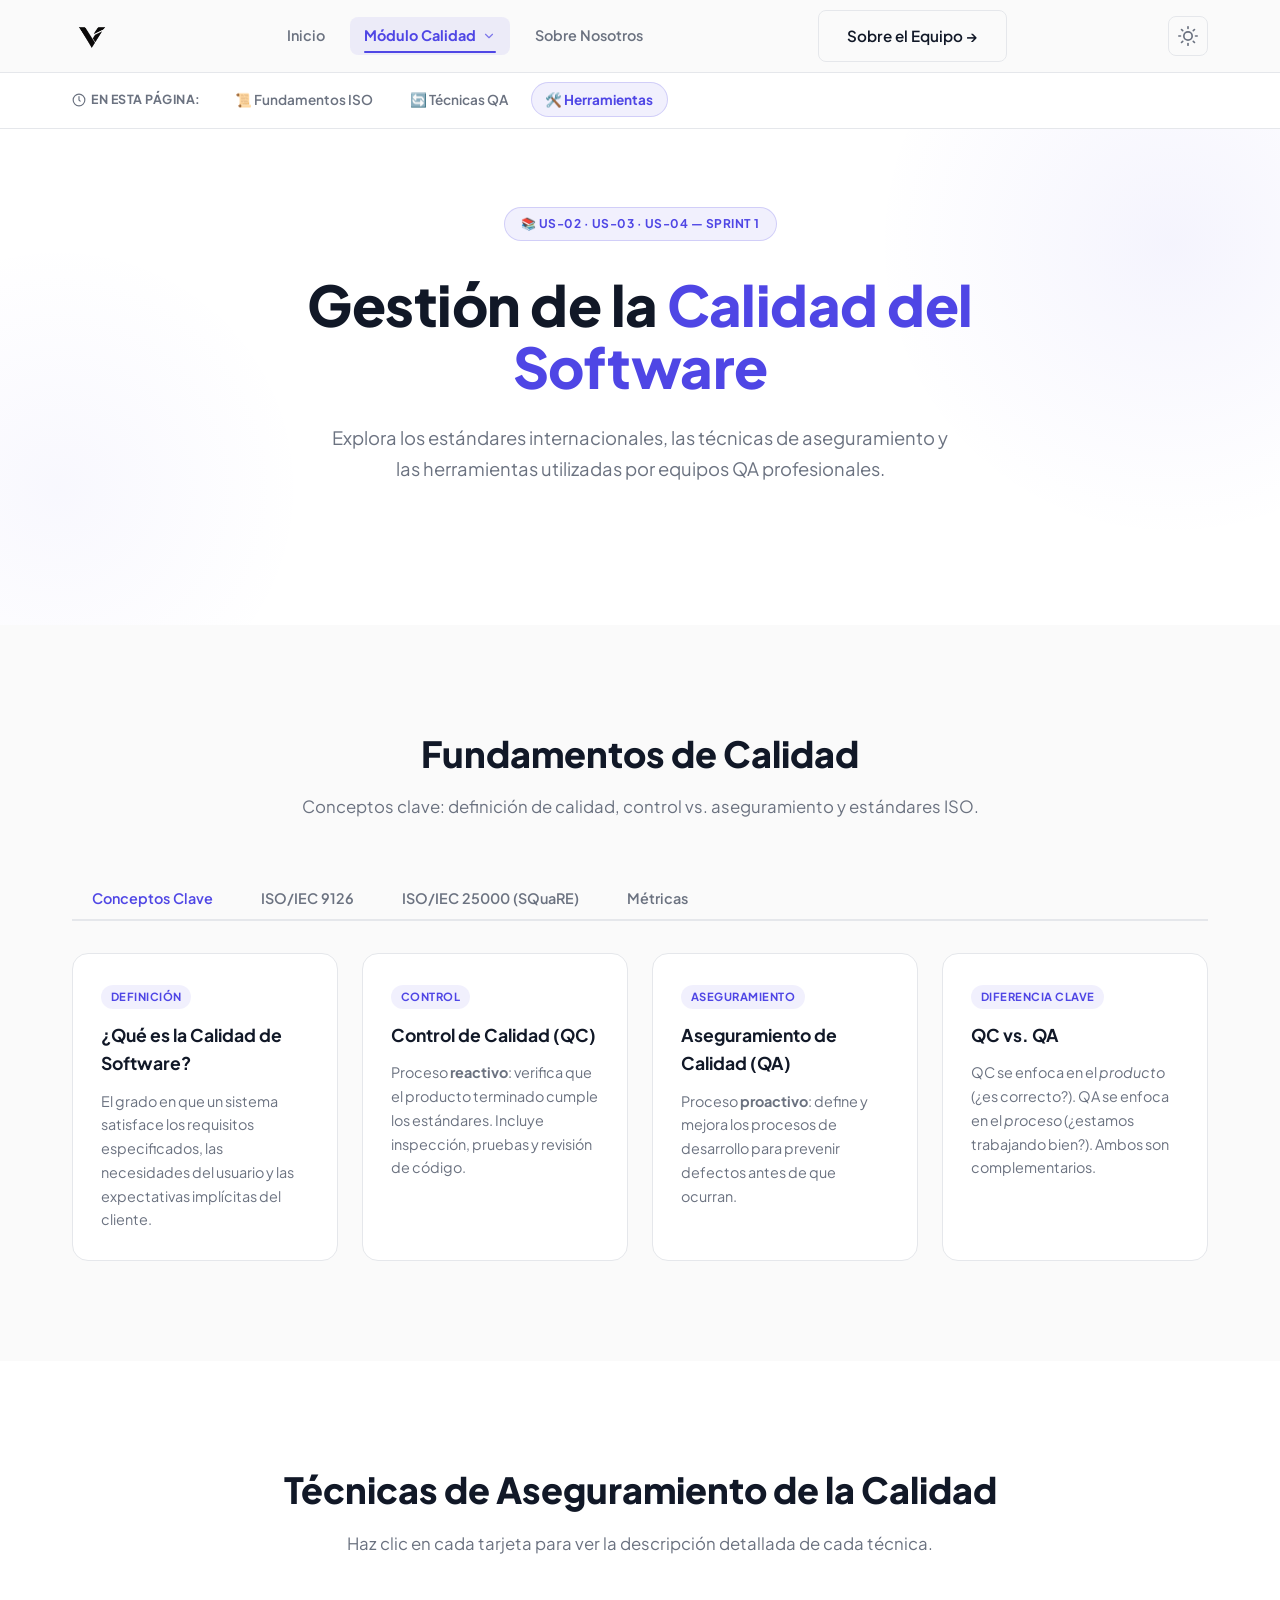
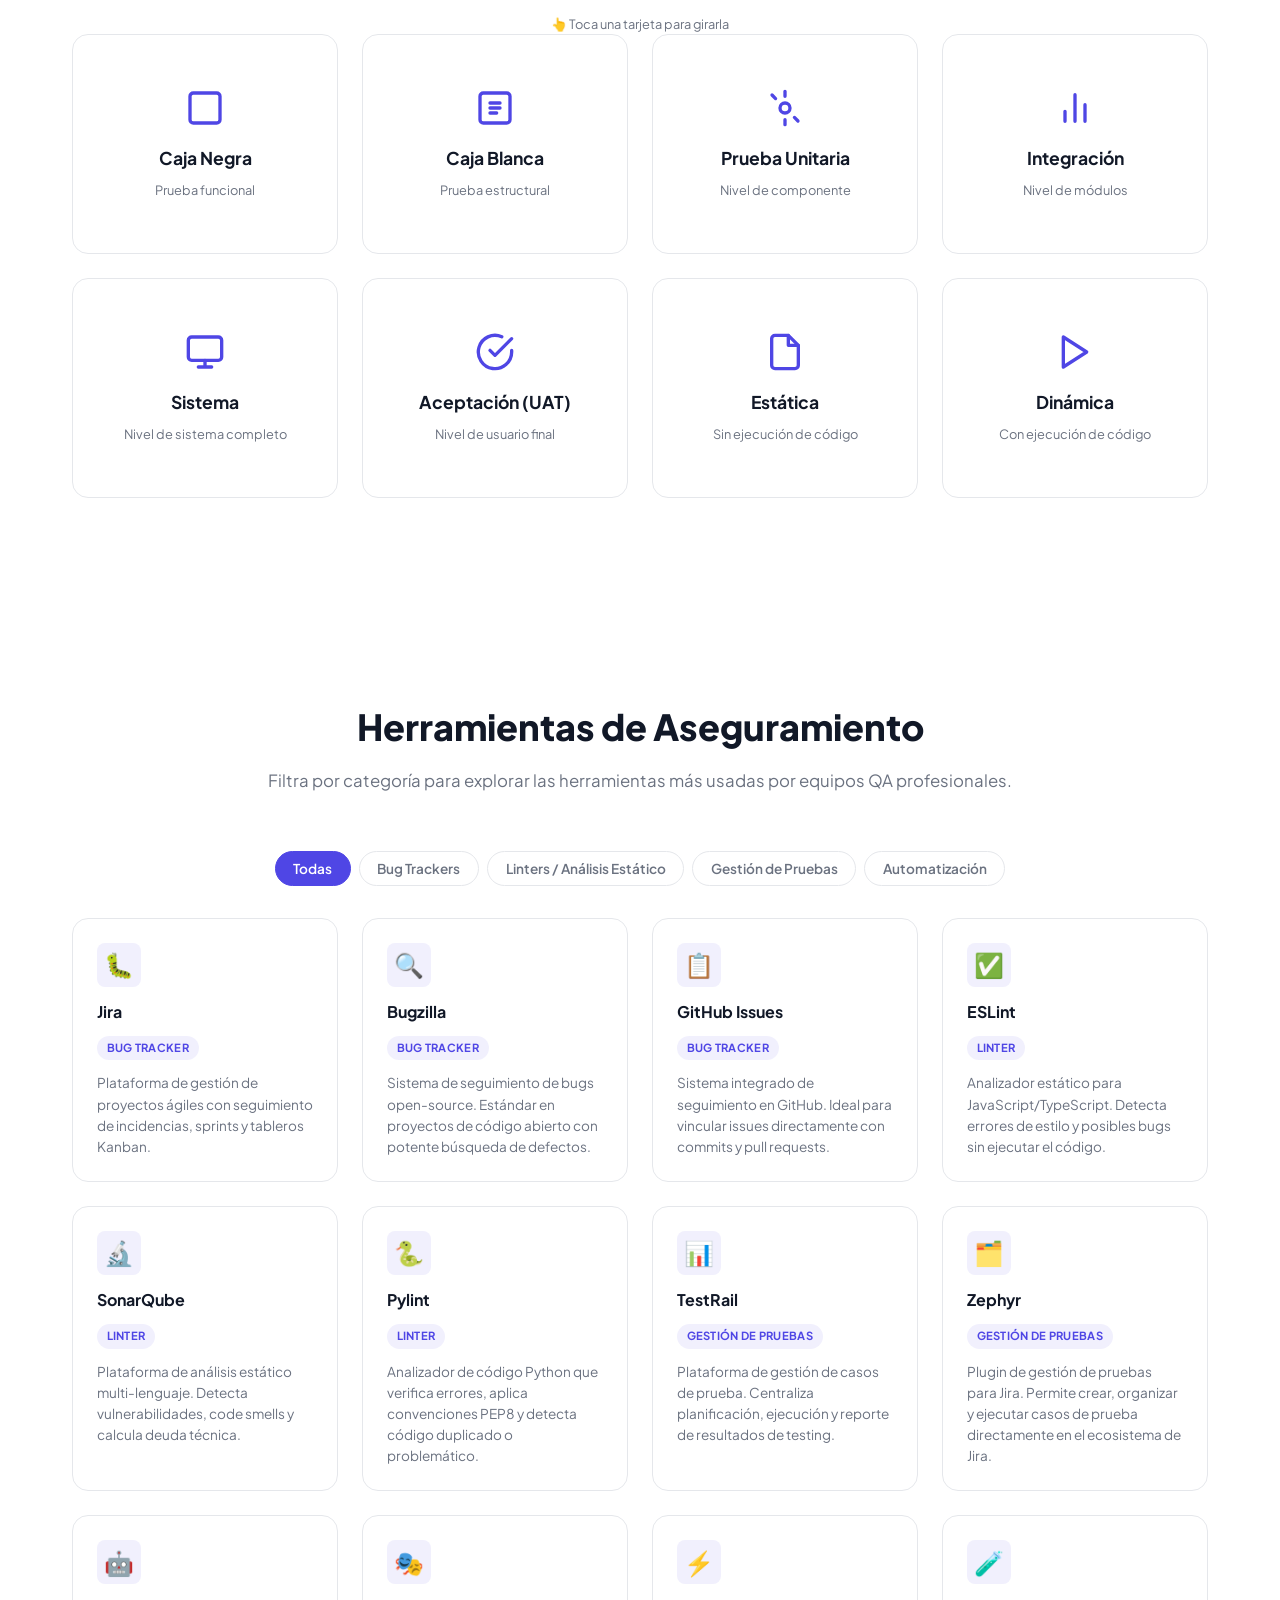
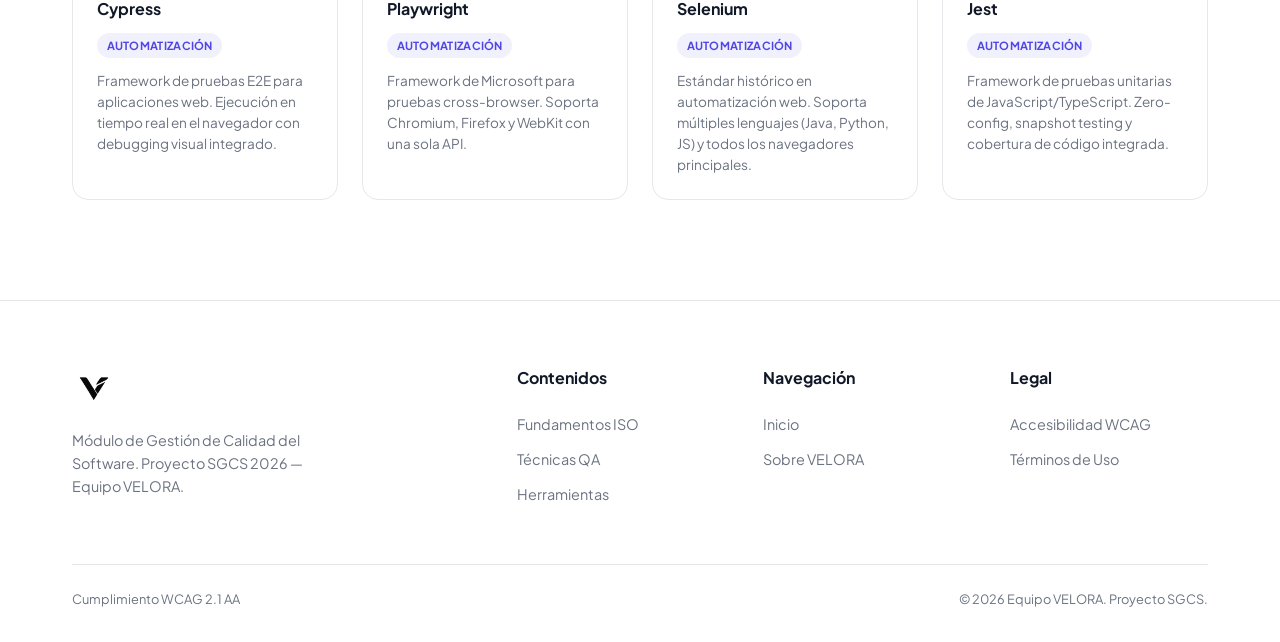
==== calidad.html @ 9e63e849 "pagina web velora" ====
<!DOCTYPE html>
<html lang="es">

<head>
    <meta charset="UTF-8">
    <meta name="viewport" content="width=device-width, initial-scale=1.0">
    <title>Gestión de Calidad del Software | VELORA — SGCS 2026</title>
    <meta name="description" content="Aprende fundamentos ISO 9126/25000, técnicas de aseguramiento y herramientas QA con el módulo interactivo de VELORA.">
    <link rel="preconnect" href="https://fonts.googleapis.com">
    <link rel="preconnect" href="https://fonts.gstatic.com" crossorigin>
    <link href="https://fonts.googleapis.com/css2?family=Plus+Jakarta+Sans:wght@400;500;600;700;800&display=swap" rel="stylesheet">
    <link rel="stylesheet" href="css/styles.css">
</head>

<body>

    <!-- ========== HEADER ========== -->
    <header id="header">
        <div class="container">
            <nav>
                <div class="logo-container">
                    <a href="index.html"><img src="img/VELORA-N.png" alt="Logotipo VELORA" class="logo-img" id="headerLogo"></a>
                </div>

                <ul class="nav-links">
                    <li><a href="index.html" class="nav-link" data-page="index.html">Inicio</a></li>
                    <li class="nav-item-dropdown">
                        <a href="calidad.html" class="nav-link" data-page="calidad.html">
                            Módulo Calidad
                            <svg class="chevron-icon" xmlns="http://www.w3.org/2000/svg" width="14" height="14" viewBox="0 0 24 24" fill="none" stroke="currentColor" stroke-width="2" stroke-linecap="round" stroke-linejoin="round"><polyline points="6 9 12 15 18 9"/></svg>
                        </a>
                        <div class="dropdown-menu">
                            <span class="dropdown-header">Módulo Sprint 1</span>
                            <a href="calidad.html" class="dropdown-item">
                                <span class="dropdown-item-title">📖 Ver Módulo Completo</span>
                                <span class="dropdown-item-desc">Estás en esta página (calidad.html)</span>
                            </a>
                            <div class="dropdown-divider"></div>
                            <span class="dropdown-header">Secciones en esta página</span>
                            <a href="#fundamentos" class="dropdown-item">
                                <span class="dropdown-item-title">📜 Fundamentos ISO</span>
                                <span class="dropdown-item-desc">Normas ISO 9126 y 25000</span>
                            </a>
                            <a href="#tecnicas" class="dropdown-item">
                                <span class="dropdown-item-title">🔄 Técnicas QA</span>
                                <span class="dropdown-item-desc">8 Flip-cards interactivas</span>
                            </a>
                            <a href="#herramientas" class="dropdown-item">
                                <span class="dropdown-item-title">🛠️ Herramientas QA</span>
                                <span class="dropdown-item-desc">Filtro dinámico de 12 tools</span>
                            </a>
                        </div>
                    </li>
                    <li><a href="nosotros.html" class="nav-link" data-page="nosotros.html">Sobre Nosotros</a></li>
                </ul>

                <div class="nav-cta">
                    <a href="nosotros.html" class="btn btn-secondary">Sobre el Equipo →</a>
                </div>

                <button class="theme-toggle" id="themeToggle" aria-label="Cambiar tema">
                    <svg class="icon-sun" xmlns="http://www.w3.org/2000/svg" width="20" height="20" viewBox="0 0 24 24" fill="none" stroke="currentColor" stroke-width="2" stroke-linecap="round" stroke-linejoin="round">
                        <circle cx="12" cy="12" r="5" />
                        <line x1="12" y1="1" x2="12" y2="3" />
                        <line x1="12" y1="21" x2="12" y2="23" />
                        <line x1="4.22" y1="4.22" x2="5.64" y2="5.64" />
                        <line x1="18.36" y1="18.36" x2="19.78" y2="19.78" />
                        <line x1="1" y1="12" x2="3" y2="12" />
                        <line x1="21" y1="12" x2="23" y2="12" />
                        <line x1="4.22" y1="19.78" x2="5.64" y2="18.36" />
                        <line x1="18.36" y1="5.64" x2="19.78" y2="4.22" />
                    </svg>
                    <svg class="icon-moon" xmlns="http://www.w3.org/2000/svg" width="20" height="20" viewBox="0 0 24 24" fill="none" stroke="currentColor" stroke-width="2" stroke-linecap="round" stroke-linejoin="round">
                        <path d="M21 12.79A9 9 0 1 1 11.21 3 7 7 0 0 0 21 12.79z" />
                    </svg>
                </button>

                <button class="hamburger" id="hamburger" aria-label="Abrir menú de navegación" aria-expanded="false" aria-controls="mobileNav" type="button">
                    <span></span>
                    <span></span>
                    <span></span>
                </button>
            </nav>
        </div>
    </header>

    <!-- Subnav de secciones internas (solo en calidad.html para clarificar la navegación) -->
    <div class="subnav" aria-label="Navegación interna de secciones de calidad">
        <div class="container subnav-container">
            <span class="subnav-label">
                <svg xmlns="http://www.w3.org/2000/svg" width="14" height="14" viewBox="0 0 24 24" fill="none" stroke="currentColor" stroke-width="2" stroke-linecap="round" stroke-linejoin="round"><circle cx="12" cy="12" r="10"/><polyline points="12 6 12 12 14 14"/></svg>
                En esta página:
            </span>
            <ul class="subnav-links">
                <li><a href="#fundamentos" class="subnav-link active">📜 Fundamentos ISO</a></li>
                <li><a href="#tecnicas" class="subnav-link">🔄 Técnicas QA</a></li>
                <li><a href="#herramientas" class="subnav-link">🛠️ Herramientas</a></li>
            </ul>
        </div>
    </div>

    <div class="mobile-nav" id="mobileNav">
        <div class="mobile-nav-group">
            <span class="mobile-nav-heading">Páginas del Portal</span>
            <a href="index.html" class="mobile-nav-link" data-page="index.html">
                <span>🏠 Inicio</span>
                <span class="mobile-nav-badge">Página</span>
            </a>
            <a href="calidad.html" class="mobile-nav-link" data-page="calidad.html">
                <span>📚 Módulo Calidad</span>
                <span class="mobile-nav-badge">Página actual</span>
            </a>
            <div class="mobile-sublinks">
                <a href="#fundamentos" class="mobile-sublink">↳ Fundamentos ISO (US-02)</a>
                <a href="#tecnicas" class="mobile-sublink">↳ Técnicas QA (US-03)</a>
                <a href="#herramientas" class="mobile-sublink">↳ Herramientas QA (US-04)</a>
            </div>
            <a href="nosotros.html" class="mobile-nav-link" data-page="nosotros.html">
                <span>👥 Sobre Nosotros</span>
                <span class="mobile-nav-badge">Página</span>
            </a>
        </div>

        <div class="mobile-nav-divider"></div>

        <a href="index.html" class="btn btn-secondary">← Volver al Inicio</a>
    </div>

    <main>

        <!-- ========== HERO (US-02 intro) ========== -->
        <section class="hero" id="calidad-hero">
            <div class="container">
                <div class="hero-content">
                    <span class="tech-badge">📚 US-02 · US-03 · US-04 — Sprint 1</span>
                    <h1>Gestión de la <span class="gradient-text">Calidad del Software</span></h1>
                    <p>Explora los estándares internacionales, las técnicas de aseguramiento y las herramientas utilizadas por equipos QA profesionales.</p>
                </div>
            </div>
        </section>

        <!-- ========== US-02: FUNDAMENTOS (ISO Tabs) ========== -->
        <section class="modules" id="fundamentos">
            <div class="container">
                <div class="section-header">
                    <h2>Fundamentos de Calidad</h2>
                    <p>Conceptos clave: definición de calidad, control vs. aseguramiento y estándares ISO.</p>
                </div>

                <div class="tabs-container">
                    <div class="tabs-nav" role="tablist" aria-label="Estándares de calidad">
                        <button class="tab-btn" role="tab" data-tab="conceptos" aria-controls="conceptos" id="tab-conceptos">Conceptos Clave</button>
                        <button class="tab-btn" role="tab" data-tab="iso9126" aria-controls="iso9126" id="tab-iso9126">ISO/IEC 9126</button>
                        <button class="tab-btn" role="tab" data-tab="iso25000" aria-controls="iso25000" id="tab-iso25000">ISO/IEC 25000 (SQuaRE)</button>
                        <button class="tab-btn" role="tab" data-tab="metricas" aria-controls="metricas" id="tab-metricas">Métricas</button>
                    </div>

                    <!-- Tab: Conceptos -->
                    <div class="tab-panel" id="conceptos" role="tabpanel" aria-labelledby="tab-conceptos">
                        <div class="content-grid">
                            <div class="content-card">
                                <span class="tag">Definición</span>
                                <h4>¿Qué es la Calidad de Software?</h4>
                                <p>El grado en que un sistema satisface los requisitos especificados, las necesidades del usuario y las expectativas implícitas del cliente.</p>
                            </div>
                            <div class="content-card">
                                <span class="tag">Control</span>
                                <h4>Control de Calidad (QC)</h4>
                                <p>Proceso <strong>reactivo</strong>: verifica que el producto terminado cumple los estándares. Incluye inspección, pruebas y revisión de código.</p>
                            </div>
                            <div class="content-card">
                                <span class="tag">Aseguramiento</span>
                                <h4>Aseguramiento de Calidad (QA)</h4>
                                <p>Proceso <strong>proactivo</strong>: define y mejora los procesos de desarrollo para prevenir defectos antes de que ocurran.</p>
                            </div>
                            <div class="content-card">
                                <span class="tag">Diferencia clave</span>
                                <h4>QC vs. QA</h4>
                                <p>QC se enfoca en el <em>producto</em> (¿es correcto?). QA se enfoca en el <em>proceso</em> (¿estamos trabajando bien?). Ambos son complementarios.</p>
                            </div>
                        </div>
                    </div>

                    <!-- Tab: ISO 9126 -->
                    <div class="tab-panel" id="iso9126" role="tabpanel" aria-labelledby="tab-iso9126">
                        <div class="content-grid">
                            <div class="content-card">
                                <span class="tag">ISO 9126</span>
                                <h4>Funcionalidad</h4>
                                <p>El software hace lo que el usuario necesita: adecuación, exactitud, interoperabilidad, seguridad y conformidad.</p>
                            </div>
                            <div class="content-card">
                                <span class="tag">ISO 9126</span>
                                <h4>Confiabilidad</h4>
                                <p>Capacidad de mantener el nivel de desempeño bajo condiciones establecidas: madurez, tolerancia a fallos y recuperabilidad.</p>
                            </div>
                            <div class="content-card">
                                <span class="tag">ISO 9126</span>
                                <h4>Usabilidad</h4>
                                <p>Esfuerzo requerido para usar el sistema: comprensibilidad, facilidad de aprendizaje, operabilidad y atractivo.</p>
                            </div>
                            <div class="content-card">
                                <span class="tag">ISO 9126</span>
                                <h4>Eficiencia</h4>
                                <p>Relación entre el nivel de desempeño y los recursos usados: comportamiento temporal y utilización de recursos.</p>
                            </div>
                            <div class="content-card">
                                <span class="tag">ISO 9126</span>
                                <h4>Mantenibilidad</h4>
                                <p>Facilidad de modificación: analizabilidad, cambiabilidad, estabilidad y testabilidad.</p>
                            </div>
                            <div class="content-card">
                                <span class="tag">ISO 9126</span>
                                <h4>Portabilidad</h4>
                                <p>Capacidad de ser transferido a otro entorno: adaptabilidad, instalabilidad, coexistencia y reemplazabilidad.</p>
                            </div>
                        </div>
                    </div>

                    <!-- Tab: ISO 25000 -->
                    <div class="tab-panel" id="iso25000" role="tabpanel" aria-labelledby="tab-iso25000">
                        <div class="content-grid">
                            <div class="content-card">
                                <span class="tag">SQuaRE</span>
                                <h4>¿Qué es ISO/IEC 25000?</h4>
                                <p>Software Quality Requirements and Evaluation. Evolución de ISO 9126 que proporciona un marco unificado para la evaluación y requisitos de calidad.</p>
                            </div>
                            <div class="content-card">
                                <span class="tag">División 2501n</span>
                                <h4>Modelo de Calidad</h4>
                                <p>Define características: adecuación funcional, eficiencia de desempeño, compatibilidad, usabilidad, confiabilidad, seguridad, mantenibilidad y portabilidad.</p>
                            </div>
                            <div class="content-card">
                                <span class="tag">División 2502n</span>
                                <h4>Medición de Calidad</h4>
                                <p>Métricas internas (código fuente), externas (comportamiento del sistema) y en uso (satisfacción del usuario en contexto real).</p>
                            </div>
                            <div class="content-card">
                                <span class="tag">División 2504n</span>
                                <h4>Evaluación de Calidad</h4>
                                <p>Proceso de 5 pasos: definir requisitos → especificar evaluación → diseñar evaluación → ejecutar → concluir con evidencia objetiva.</p>
                            </div>
                        </div>
                    </div>

                    <!-- Tab: Métricas -->
                    <div class="tab-panel" id="metricas" role="tabpanel" aria-labelledby="tab-metricas">
                        <div class="content-grid">
                            <div class="content-card">
                                <span class="tag">Densidad</span>
                                <h4>Densidad de Defectos</h4>
                                <p>Defectos encontrados / KLOC (1000 líneas de código). Indica la concentración de bugs en el código base.</p>
                            </div>
                            <div class="content-card">
                                <span class="tag">Cobertura</span>
                                <h4>Cobertura de Pruebas</h4>
                                <p>% de código ejecutado por las pruebas automatizadas. Una cobertura alta (&gt;80%) reduce el riesgo de regresiones.</p>
                            </div>
                            <div class="content-card">
                                <span class="tag">MTBF</span>
                                <h4>Tiempo Medio entre Fallos</h4>
                                <p>Promedio de tiempo que el sistema opera sin fallos. Un MTBF alto indica alta confiabilidad del sistema.</p>
                            </div>
                            <div class="content-card">
                                <span class="tag">Complejidad</span>
                                <h4>Complejidad Ciclomática</h4>
                                <p>Número de caminos linealmente independientes en el código. Valores &gt;10 indican código difícil de testear y mantener.</p>
                            </div>
                        </div>
                    </div>
                </div>
            </div>
        </section>

        <!-- ========== US-03: TÉCNICAS DE ASEGURAMIENTO (Flip-Cards) ========== -->
        <section class="tools-section" id="tecnicas" style="background: var(--bg-secondary);">
            <div class="container">
                <div class="section-header">
                    <h2>Técnicas de Aseguramiento de la Calidad</h2>
                    <p>Haz clic en cada tarjeta para ver la descripción detallada de cada técnica.</p>
                </div>

                <p class="flip-hint">👆 Toca una tarjeta para girarla</p>

                <div class="flip-grid">
                    <!-- Caja Negra -->
                    <div class="flip-card" aria-label="Prueba de Caja Negra">
                        <div class="flip-card-inner">
                            <div class="flip-card-front">
                                <svg xmlns="http://www.w3.org/2000/svg" viewBox="0 0 24 24" fill="none" stroke="currentColor" stroke-width="2" stroke-linecap="round" stroke-linejoin="round"><rect x="3" y="3" width="18" height="18" rx="2"/></svg>
                                <h4>Caja Negra</h4>
                                <p>Prueba funcional</p>
                            </div>
                            <div class="flip-card-back">
                                <h4>Caja Negra</h4>
                                <p>Prueba el comportamiento externo del sistema sin conocer la estructura interna. Se basa en entradas y salidas esperadas.</p>
                            </div>
                        </div>
                    </div>

                    <!-- Caja Blanca -->
                    <div class="flip-card" aria-label="Prueba de Caja Blanca">
                        <div class="flip-card-inner">
                            <div class="flip-card-front">
                                <svg xmlns="http://www.w3.org/2000/svg" viewBox="0 0 24 24" fill="none" stroke="currentColor" stroke-width="2" stroke-linecap="round" stroke-linejoin="round"><rect x="3" y="3" width="18" height="18" rx="2"/><path d="M9 9h6M9 12h6M9 15h4"/></svg>
                                <h4>Caja Blanca</h4>
                                <p>Prueba estructural</p>
                            </div>
                            <div class="flip-card-back">
                                <h4>Caja Blanca</h4>
                                <p>Prueba la estructura interna del código. El tester conoce el código fuente y diseña casos para cubrir todos los caminos lógicos.</p>
                            </div>
                        </div>
                    </div>

                    <!-- Prueba Unitaria -->
                    <div class="flip-card" aria-label="Prueba Unitaria">
                        <div class="flip-card-inner">
                            <div class="flip-card-front">
                                <svg xmlns="http://www.w3.org/2000/svg" viewBox="0 0 24 24" fill="none" stroke="currentColor" stroke-width="2" stroke-linecap="round" stroke-linejoin="round"><circle cx="12" cy="12" r="3"/><path d="M12 2v3M12 19v3M4.22 4.22l2.12 2.12M17.66 17.66l2.12 2.12"/></svg>
                                <h4>Prueba Unitaria</h4>
                                <p>Nivel de componente</p>
                            </div>
                            <div class="flip-card-back">
                                <h4>Prueba Unitaria</h4>
                                <p>Verifica el funcionamiento de unidades individuales de código (funciones, métodos, clases) de forma aislada. Usa mocks para dependencias.</p>
                            </div>
                        </div>
                    </div>

                    <!-- Prueba de Integración -->
                    <div class="flip-card" aria-label="Prueba de Integración">
                        <div class="flip-card-inner">
                            <div class="flip-card-front">
                                <svg xmlns="http://www.w3.org/2000/svg" viewBox="0 0 24 24" fill="none" stroke="currentColor" stroke-width="2" stroke-linecap="round" stroke-linejoin="round"><path d="M18 20V10M12 20V4M6 20v-6"/></svg>
                                <h4>Integración</h4>
                                <p>Nivel de módulos</p>
                            </div>
                            <div class="flip-card-back">
                                <h4>Prueba de Integración</h4>
                                <p>Verifica la interacción entre módulos o componentes. Detecta problemas de interfaces, comunicación e intercambio de datos.</p>
                            </div>
                        </div>
                    </div>

                    <!-- Prueba de Sistema -->
                    <div class="flip-card" aria-label="Prueba de Sistema">
                        <div class="flip-card-inner">
                            <div class="flip-card-front">
                                <svg xmlns="http://www.w3.org/2000/svg" viewBox="0 0 24 24" fill="none" stroke="currentColor" stroke-width="2" stroke-linecap="round" stroke-linejoin="round"><rect x="2" y="3" width="20" height="14" rx="2"/><path d="M8 21h8M12 17v4"/></svg>
                                <h4>Sistema</h4>
                                <p>Nivel de sistema completo</p>
                            </div>
                            <div class="flip-card-back">
                                <h4>Prueba de Sistema</h4>
                                <p>Evalúa el sistema completo e integrado para verificar que cumple los requisitos especificados, en un ambiente similar al de producción.</p>
                            </div>
                        </div>
                    </div>

                    <!-- Prueba de Aceptación -->
                    <div class="flip-card" aria-label="Prueba de Aceptación">
                        <div class="flip-card-inner">
                            <div class="flip-card-front">
                                <svg xmlns="http://www.w3.org/2000/svg" viewBox="0 0 24 24" fill="none" stroke="currentColor" stroke-width="2" stroke-linecap="round" stroke-linejoin="round"><path d="M22 11.08V12a10 10 0 1 1-5.93-9.14"/><polyline points="22 4 12 14.01 9 11.01"/></svg>
                                <h4>Aceptación (UAT)</h4>
                                <p>Nivel de usuario final</p>
                            </div>
                            <div class="flip-card-back">
                                <h4>Prueba de Aceptación</h4>
                                <p>Valida que el sistema cumple los criterios de aceptación del cliente. Es la última barrera antes de desplegar a producción.</p>
                            </div>
                        </div>
                    </div>

                    <!-- Prueba Estática -->
                    <div class="flip-card" aria-label="Prueba Estática">
                        <div class="flip-card-inner">
                            <div class="flip-card-front">
                                <svg xmlns="http://www.w3.org/2000/svg" viewBox="0 0 24 24" fill="none" stroke="currentColor" stroke-width="2" stroke-linecap="round" stroke-linejoin="round"><path d="M14 2H6a2 2 0 0 0-2 2v16a2 2 0 0 0 2 2h12a2 2 0 0 0 2-2V8z"/><polyline points="14 2 14 8 20 8"/></svg>
                                <h4>Estática</h4>
                                <p>Sin ejecución de código</p>
                            </div>
                            <div class="flip-card-back">
                                <h4>Prueba Estática</h4>
                                <p>Analiza el código o documentos sin ejecutarlos. Incluye revisiones de código, inspecciones, walkthroughs y análisis de linters.</p>
                            </div>
                        </div>
                    </div>

                    <!-- Prueba Dinámica -->
                    <div class="flip-card" aria-label="Prueba Dinámica">
                        <div class="flip-card-inner">
                            <div class="flip-card-front">
                                <svg xmlns="http://www.w3.org/2000/svg" viewBox="0 0 24 24" fill="none" stroke="currentColor" stroke-width="2" stroke-linecap="round" stroke-linejoin="round"><polygon points="5 3 19 12 5 21 5 3"/></svg>
                                <h4>Dinámica</h4>
                                <p>Con ejecución de código</p>
                            </div>
                            <div class="flip-card-back">
                                <h4>Prueba Dinámica</h4>
                                <p>Ejecuta el programa con entradas de prueba y observa el comportamiento. Engloba todas las pruebas de caja negra y blanca en tiempo real.</p>
                            </div>
                        </div>
                    </div>
                </div>
            </div>
        </section>

        <!-- ========== US-04: HERRAMIENTAS DE CALIDAD (Filtro JS) ========== -->
        <section class="tools-section" id="herramientas">
            <div class="container">
                <div class="section-header">
                    <h2>Herramientas de Aseguramiento</h2>
                    <p>Filtra por categoría para explorar las herramientas más usadas por equipos QA profesionales.</p>
                </div>

                <div class="filter-bar" role="group" aria-label="Filtrar herramientas">
                    <button class="filter-btn" data-category="all">Todas</button>
                    <button class="filter-btn" data-category="bug-tracker">Bug Trackers</button>
                    <button class="filter-btn" data-category="linter">Linters / Análisis Estático</button>
                    <button class="filter-btn" data-category="test-management">Gestión de Pruebas</button>
                    <button class="filter-btn" data-category="automatizacion">Automatización</button>
                </div>

                <div class="tools-grid">
                    <!-- Bug Trackers -->
                    <div class="tool-card" data-category="bug-tracker">
                        <div class="tool-logo">🐛</div>
                        <div class="tool-name">Jira</div>
                        <span class="tool-category-tag">Bug Tracker</span>
                        <p class="tool-desc">Plataforma de gestión de proyectos ágiles con seguimiento de incidencias, sprints y tableros Kanban.</p>
                    </div>
                    <div class="tool-card" data-category="bug-tracker">
                        <div class="tool-logo">🔍</div>
                        <div class="tool-name">Bugzilla</div>
                        <span class="tool-category-tag">Bug Tracker</span>
                        <p class="tool-desc">Sistema de seguimiento de bugs open-source. Estándar en proyectos de código abierto con potente búsqueda de defectos.</p>
                    </div>
                    <div class="tool-card" data-category="bug-tracker">
                        <div class="tool-logo">📋</div>
                        <div class="tool-name">GitHub Issues</div>
                        <span class="tool-category-tag">Bug Tracker</span>
                        <p class="tool-desc">Sistema integrado de seguimiento en GitHub. Ideal para vincular issues directamente con commits y pull requests.</p>
                    </div>

                    <!-- Linters -->
                    <div class="tool-card" data-category="linter">
                        <div class="tool-logo">✅</div>
                        <div class="tool-name">ESLint</div>
                        <span class="tool-category-tag">Linter</span>
                        <p class="tool-desc">Analizador estático para JavaScript/TypeScript. Detecta errores de estilo y posibles bugs sin ejecutar el código.</p>
                    </div>
                    <div class="tool-card" data-category="linter">
                        <div class="tool-logo">🔬</div>
                        <div class="tool-name">SonarQube</div>
                        <span class="tool-category-tag">Linter</span>
                        <p class="tool-desc">Plataforma de análisis estático multi-lenguaje. Detecta vulnerabilidades, code smells y calcula deuda técnica.</p>
                    </div>
                    <div class="tool-card" data-category="linter">
                        <div class="tool-logo">🐍</div>
                        <div class="tool-name">Pylint</div>
                        <span class="tool-category-tag">Linter</span>
                        <p class="tool-desc">Analizador de código Python que verifica errores, aplica convenciones PEP8 y detecta código duplicado o problemático.</p>
                    </div>

                    <!-- Test Management -->
                    <div class="tool-card" data-category="test-management">
                        <div class="tool-logo">📊</div>
                        <div class="tool-name">TestRail</div>
                        <span class="tool-category-tag">Gestión de Pruebas</span>
                        <p class="tool-desc">Plataforma de gestión de casos de prueba. Centraliza planificación, ejecución y reporte de resultados de testing.</p>
                    </div>
                    <div class="tool-card" data-category="test-management">
                        <div class="tool-logo">🗂️</div>
                        <div class="tool-name">Zephyr</div>
                        <span class="tool-category-tag">Gestión de Pruebas</span>
                        <p class="tool-desc">Plugin de gestión de pruebas para Jira. Permite crear, organizar y ejecutar casos de prueba directamente en el ecosistema de Jira.</p>
                    </div>

                    <!-- Automatización -->
                    <div class="tool-card" data-category="automatizacion">
                        <div class="tool-logo">🤖</div>
                        <div class="tool-name">Cypress</div>
                        <span class="tool-category-tag">Automatización</span>
                        <p class="tool-desc">Framework de pruebas E2E para aplicaciones web. Ejecución en tiempo real en el navegador con debugging visual integrado.</p>
                    </div>
                    <div class="tool-card" data-category="automatizacion">
                        <div class="tool-logo">🎭</div>
                        <div class="tool-name">Playwright</div>
                        <span class="tool-category-tag">Automatización</span>
                        <p class="tool-desc">Framework de Microsoft para pruebas cross-browser. Soporta Chromium, Firefox y WebKit con una sola API.</p>
                    </div>
                    <div class="tool-card" data-category="automatizacion">
                        <div class="tool-logo">⚡</div>
                        <div class="tool-name">Selenium</div>
                        <span class="tool-category-tag">Automatización</span>
                        <p class="tool-desc">Estándar histórico en automatización web. Soporta múltiples lenguajes (Java, Python, JS) y todos los navegadores principales.</p>
                    </div>
                    <div class="tool-card" data-category="automatizacion">
                        <div class="tool-logo">🧪</div>
                        <div class="tool-name">Jest</div>
                        <span class="tool-category-tag">Automatización</span>
                        <p class="tool-desc">Framework de pruebas unitarias de JavaScript/TypeScript. Zero-config, snapshot testing y cobertura de código integrada.</p>
                    </div>

                    <div class="no-results">No se encontraron herramientas para esta categoría.</div>
                </div>
            </div>
        </section>

    </main>

    <!-- ========== FOOTER ========== -->
    <footer>
        <div class="container">
            <div class="footer-top">
                <div class="footer-brand">
                    <img src="img/VELORA-N.png" alt="VELORA Logo" class="logo-img" id="footerLogo">
                    <p>Módulo de Gestión de Calidad del Software. Proyecto SGCS 2026 — Equipo VELORA.</p>
                </div>
                <div class="footer-links">
                    <h4>Contenidos</h4>
                    <ul>
                        <li><a href="#fundamentos">Fundamentos ISO</a></li>
                        <li><a href="#tecnicas">Técnicas QA</a></li>
                        <li><a href="#herramientas">Herramientas</a></li>
                    </ul>
                </div>
                <div class="footer-links">
                    <h4>Navegación</h4>
                    <ul>
                        <li><a href="index.html">Inicio</a></li>
                        <li><a href="nosotros.html">Sobre VELORA</a></li>
                    </ul>
                </div>
                <div class="footer-links">
                    <h4>Legal</h4>
                    <ul>
                        <li><a href="#">Accesibilidad WCAG</a></li>
                        <li><a href="#">Términos de Uso</a></li>
                    </ul>
                </div>
            </div>
            <div class="footer-bottom">
                <p>Cumplimiento WCAG 2.1 AA</p>
                <p>© 2026 Equipo VELORA. Proyecto SGCS.</p>
            </div>
        </div>
    </footer>

    <script src="js/navbar.js"></script>
    <script src="js/quality-tabs.js"></script>
    <script src="js/quality-cards.js"></script>
    <script src="js/tools-filter.js"></script>
    <script src="js/main.js"></script>
</body>

</html>
---- css/styles.css ----
/* ============================================
   VELORA — styles.css (Entry Point)
   Orquestador de módulos CSS
   ============================================ */

@import url('./variables.css');
@import url('./reset.css');
@import url('./layout.css');
@import url('./hero.css');
@import url('./components.css');
@import url('./responsive.css');
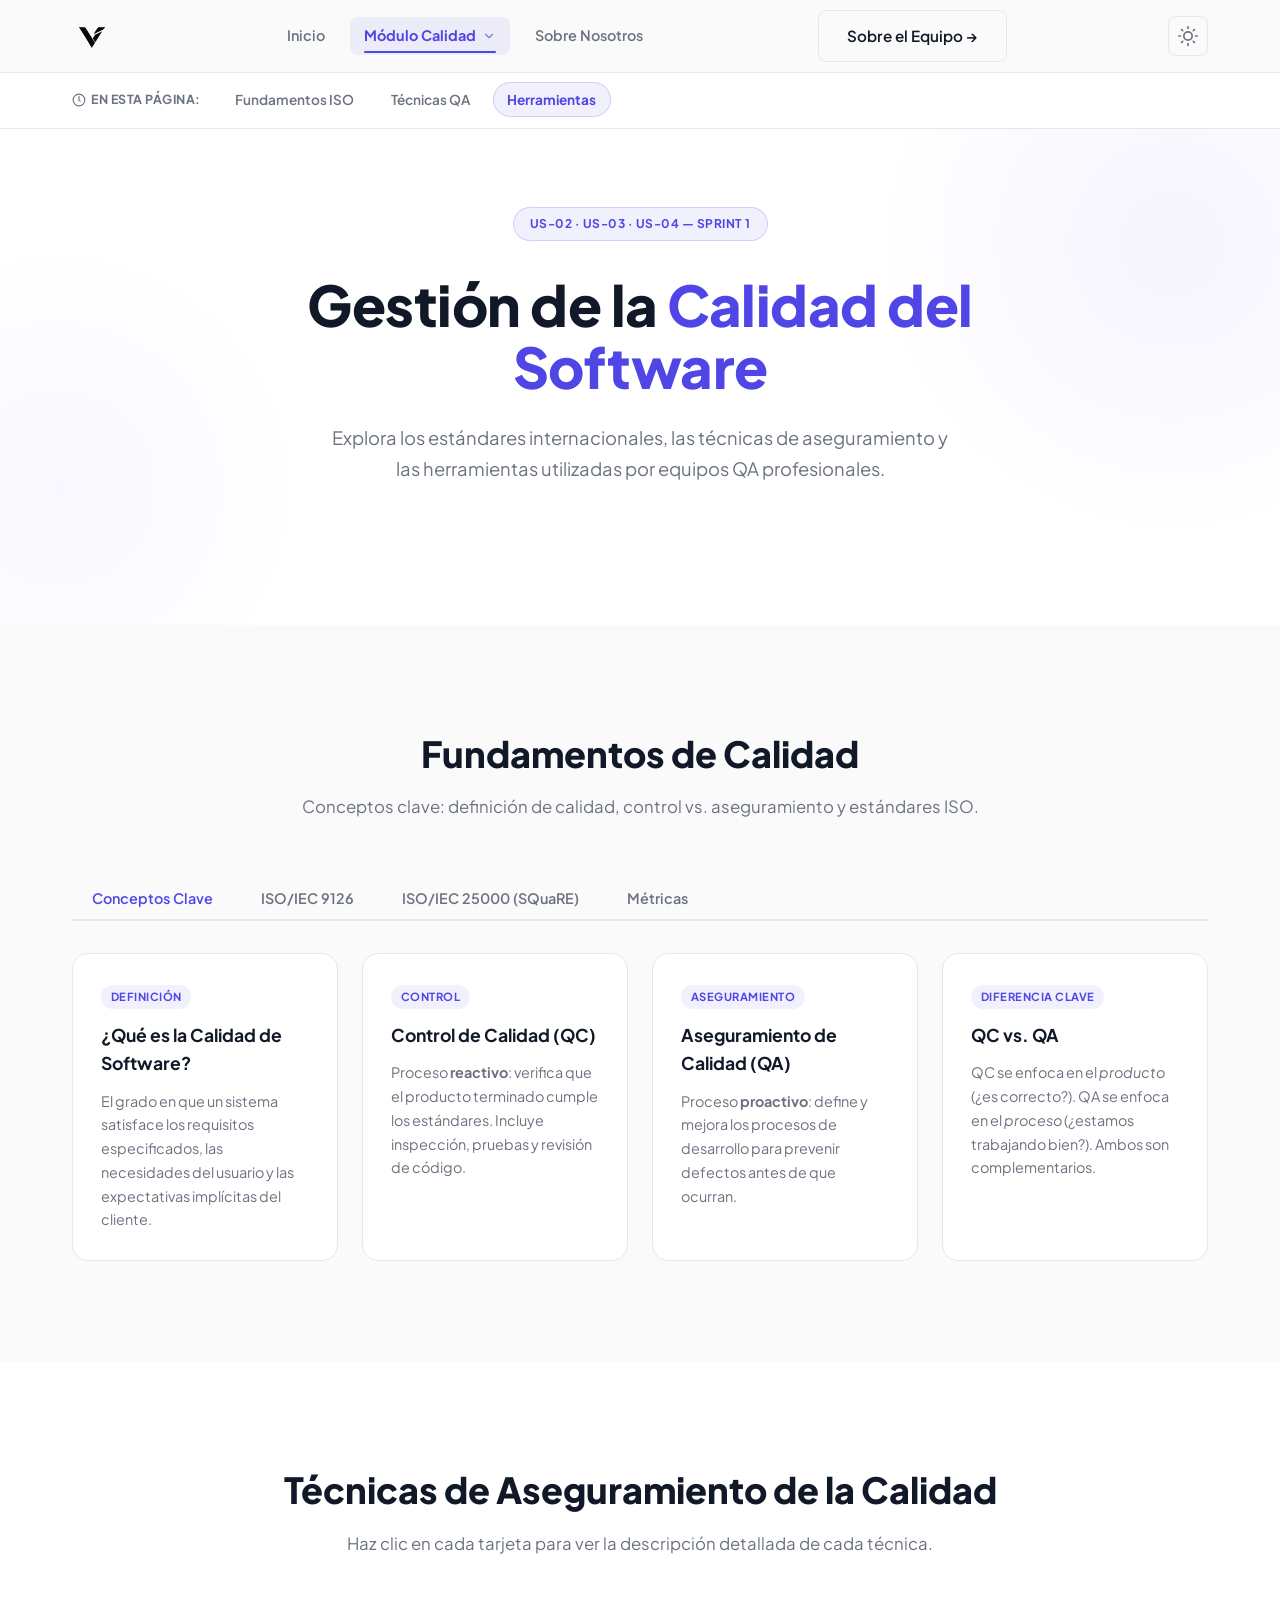
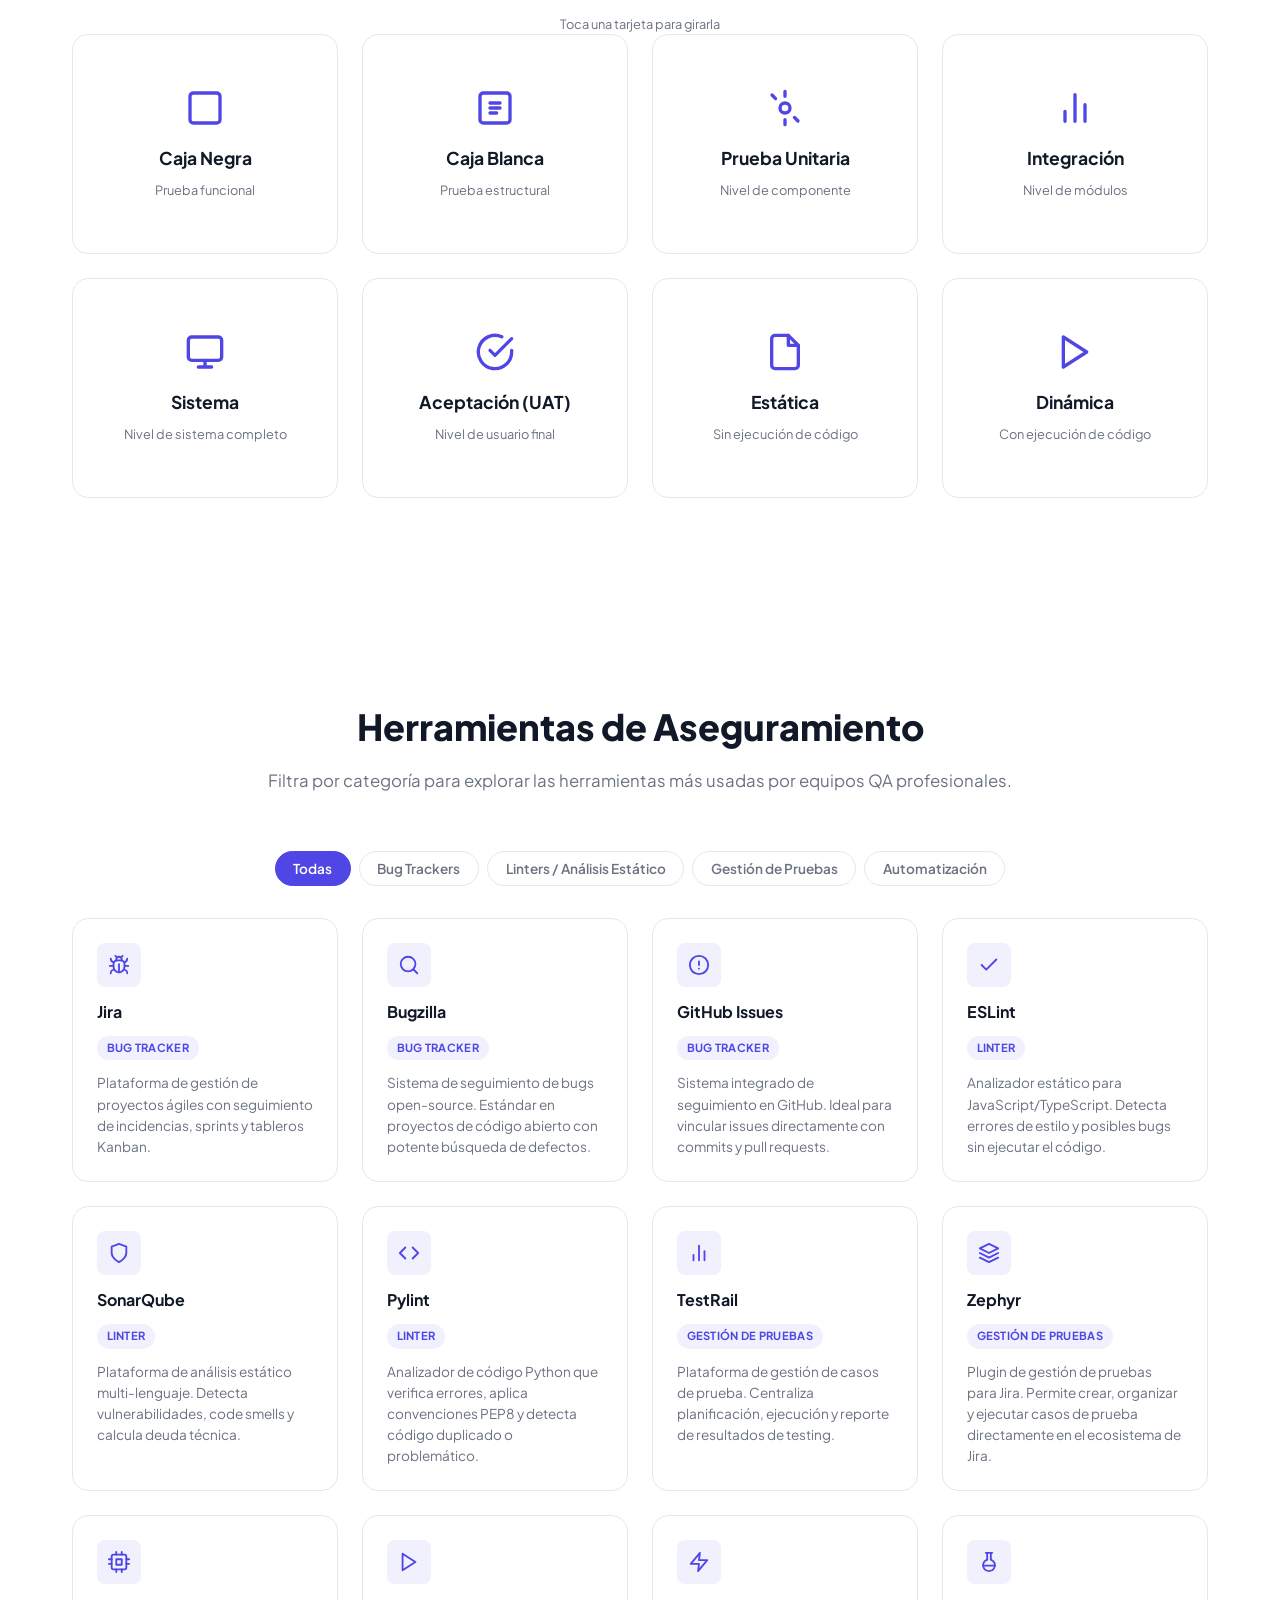
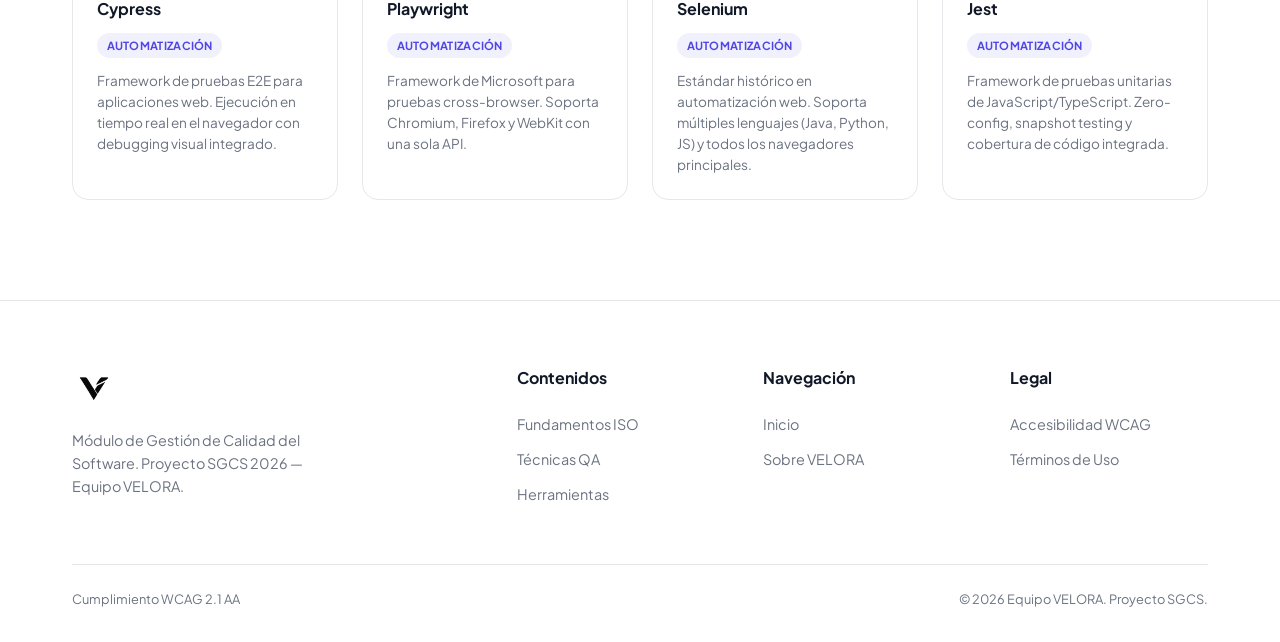
==== commit e8936094: "optimizacion de informacion de pagina" ====
--- a/calidad.html
+++ b/calidad.html
@@ -32,21 +32,21 @@
                         <div class="dropdown-menu">
                             <span class="dropdown-header">Módulo Sprint 1</span>
                             <a href="calidad.html" class="dropdown-item">
-                                <span class="dropdown-item-title">📖 Ver Módulo Completo</span>
+                                <span class="dropdown-item-title">Ver Módulo Completo</span>
                                 <span class="dropdown-item-desc">Estás en esta página (calidad.html)</span>
                             </a>
                             <div class="dropdown-divider"></div>
                             <span class="dropdown-header">Secciones en esta página</span>
                             <a href="#fundamentos" class="dropdown-item">
-                                <span class="dropdown-item-title">📜 Fundamentos ISO</span>
+                                <span class="dropdown-item-title">Fundamentos ISO</span>
                                 <span class="dropdown-item-desc">Normas ISO 9126 y 25000</span>
                             </a>
                             <a href="#tecnicas" class="dropdown-item">
-                                <span class="dropdown-item-title">🔄 Técnicas QA</span>
+                                <span class="dropdown-item-title">Técnicas QA</span>
                                 <span class="dropdown-item-desc">8 Flip-cards interactivas</span>
                             </a>
                             <a href="#herramientas" class="dropdown-item">
-                                <span class="dropdown-item-title">🛠️ Herramientas QA</span>
+                                <span class="dropdown-item-title">Herramientas QA</span>
                                 <span class="dropdown-item-desc">Filtro dinámico de 12 tools</span>
                             </a>
                         </div>
@@ -92,9 +92,9 @@
                 En esta página:
             </span>
             <ul class="subnav-links">
-                <li><a href="#fundamentos" class="subnav-link active">📜 Fundamentos ISO</a></li>
-                <li><a href="#tecnicas" class="subnav-link">🔄 Técnicas QA</a></li>
-                <li><a href="#herramientas" class="subnav-link">🛠️ Herramientas</a></li>
+                <li><a href="#fundamentos" class="subnav-link active">Fundamentos ISO</a></li>
+                <li><a href="#tecnicas" class="subnav-link">Técnicas QA</a></li>
+                <li><a href="#herramientas" class="subnav-link">Herramientas</a></li>
             </ul>
         </div>
     </div>
@@ -103,11 +103,11 @@
         <div class="mobile-nav-group">
             <span class="mobile-nav-heading">Páginas del Portal</span>
             <a href="index.html" class="mobile-nav-link" data-page="index.html">
-                <span>🏠 Inicio</span>
+                <span>Inicio</span>
                 <span class="mobile-nav-badge">Página</span>
             </a>
             <a href="calidad.html" class="mobile-nav-link" data-page="calidad.html">
-                <span>📚 Módulo Calidad</span>
+                <span>Módulo Calidad</span>
                 <span class="mobile-nav-badge">Página actual</span>
             </a>
             <div class="mobile-sublinks">
@@ -116,7 +116,7 @@
                 <a href="#herramientas" class="mobile-sublink">↳ Herramientas QA (US-04)</a>
             </div>
             <a href="nosotros.html" class="mobile-nav-link" data-page="nosotros.html">
-                <span>👥 Sobre Nosotros</span>
+                <span>Sobre Nosotros</span>
                 <span class="mobile-nav-badge">Página</span>
             </a>
         </div>
@@ -132,7 +132,7 @@
         <section class="hero" id="calidad-hero">
             <div class="container">
                 <div class="hero-content">
-                    <span class="tech-badge">📚 US-02 · US-03 · US-04 — Sprint 1</span>
+                    <span class="tech-badge">US-02 · US-03 · US-04 — Sprint 1</span>
                     <h1>Gestión de la <span class="gradient-text">Calidad del Software</span></h1>
                     <p>Explora los estándares internacionales, las técnicas de aseguramiento y las herramientas utilizadas por equipos QA profesionales.</p>
                 </div>
@@ -280,7 +280,7 @@
                     <p>Haz clic en cada tarjeta para ver la descripción detallada de cada técnica.</p>
                 </div>
 
-                <p class="flip-hint">👆 Toca una tarjeta para girarla</p>
+                <p class="flip-hint">Toca una tarjeta para girarla</p>
 
                 <div class="flip-grid">
                     <!-- Caja Negra -->
@@ -425,19 +425,25 @@
                 <div class="tools-grid">
                     <!-- Bug Trackers -->
                     <div class="tool-card" data-category="bug-tracker">
-                        <div class="tool-logo">🐛</div>
+                        <div class="tool-logo">
+                            <svg xmlns="http://www.w3.org/2000/svg" width="22" height="22" viewBox="0 0 24 24" fill="none" stroke="currentColor" stroke-width="2" stroke-linecap="round" stroke-linejoin="round"><path d="m8 2 1.88 1.88"/><path d="M14.12 3.88 16 2"/><path d="M9 7.13v-1a3.003 3.003 0 1 1 6 0v1"/><path d="M12 20c-3.3 0-6-2.7-6-6v-3a4 4 0 0 1 4-4h4a4 4 0 0 1 4 4v3c0 3.3-2.7 6-6 6"/><path d="M12 20v-9"/><path d="M6.53 9C4.6 8.8 3 7.1 3 5"/><path d="M6 13H2"/><path d="M3 21c0-2.1 1.7-3.9 3.8-4"/><path d="M20.97 5c0 2.1-1.6 3.8-3.5 4"/><path d="M22 13h-4"/><path d="M17.2 17c2.1.1 3.8 1.9 3.8 4"/></svg>
+                        </div>
                         <div class="tool-name">Jira</div>
                         <span class="tool-category-tag">Bug Tracker</span>
                         <p class="tool-desc">Plataforma de gestión de proyectos ágiles con seguimiento de incidencias, sprints y tableros Kanban.</p>
                     </div>
                     <div class="tool-card" data-category="bug-tracker">
-                        <div class="tool-logo">🔍</div>
+                        <div class="tool-logo">
+                            <svg xmlns="http://www.w3.org/2000/svg" width="22" height="22" viewBox="0 0 24 24" fill="none" stroke="currentColor" stroke-width="2" stroke-linecap="round" stroke-linejoin="round"><circle cx="11" cy="11" r="8"/><line x1="21" y1="21" x2="16.65" y2="16.65"/></svg>
+                        </div>
                         <div class="tool-name">Bugzilla</div>
                         <span class="tool-category-tag">Bug Tracker</span>
                         <p class="tool-desc">Sistema de seguimiento de bugs open-source. Estándar en proyectos de código abierto con potente búsqueda de defectos.</p>
                     </div>
                     <div class="tool-card" data-category="bug-tracker">
-                        <div class="tool-logo">📋</div>
+                        <div class="tool-logo">
+                            <svg xmlns="http://www.w3.org/2000/svg" width="22" height="22" viewBox="0 0 24 24" fill="none" stroke="currentColor" stroke-width="2" stroke-linecap="round" stroke-linejoin="round"><circle cx="12" cy="12" r="10"/><line x1="12" y1="8" x2="12" y2="12"/><line x1="12" y1="16" x2="12.01" y2="16"/></svg>
+                        </div>
                         <div class="tool-name">GitHub Issues</div>
                         <span class="tool-category-tag">Bug Tracker</span>
                         <p class="tool-desc">Sistema integrado de seguimiento en GitHub. Ideal para vincular issues directamente con commits y pull requests.</p>
@@ -445,19 +451,25 @@
 
                     <!-- Linters -->
                     <div class="tool-card" data-category="linter">
-                        <div class="tool-logo">✅</div>
+                        <div class="tool-logo">
+                            <svg xmlns="http://www.w3.org/2000/svg" width="22" height="22" viewBox="0 0 24 24" fill="none" stroke="currentColor" stroke-width="2" stroke-linecap="round" stroke-linejoin="round"><polyline points="20 6 9 17 4 12"/></svg>
+                        </div>
                         <div class="tool-name">ESLint</div>
                         <span class="tool-category-tag">Linter</span>
                         <p class="tool-desc">Analizador estático para JavaScript/TypeScript. Detecta errores de estilo y posibles bugs sin ejecutar el código.</p>
                     </div>
                     <div class="tool-card" data-category="linter">
-                        <div class="tool-logo">🔬</div>
+                        <div class="tool-logo">
+                            <svg xmlns="http://www.w3.org/2000/svg" width="22" height="22" viewBox="0 0 24 24" fill="none" stroke="currentColor" stroke-width="2" stroke-linecap="round" stroke-linejoin="round"><path d="M12 22s8-4 8-10V5l-8-3-8 3v7c0 6 8 10 8 10z"/></svg>
+                        </div>
                         <div class="tool-name">SonarQube</div>
                         <span class="tool-category-tag">Linter</span>
                         <p class="tool-desc">Plataforma de análisis estático multi-lenguaje. Detecta vulnerabilidades, code smells y calcula deuda técnica.</p>
                     </div>
                     <div class="tool-card" data-category="linter">
-                        <div class="tool-logo">🐍</div>
+                        <div class="tool-logo">
+                            <svg xmlns="http://www.w3.org/2000/svg" width="22" height="22" viewBox="0 0 24 24" fill="none" stroke="currentColor" stroke-width="2" stroke-linecap="round" stroke-linejoin="round"><polyline points="16 18 22 12 16 6"/><polyline points="8 6 2 12 8 18"/></svg>
+                        </div>
                         <div class="tool-name">Pylint</div>
                         <span class="tool-category-tag">Linter</span>
                         <p class="tool-desc">Analizador de código Python que verifica errores, aplica convenciones PEP8 y detecta código duplicado o problemático.</p>
@@ -465,13 +477,17 @@
 
                     <!-- Test Management -->
                     <div class="tool-card" data-category="test-management">
-                        <div class="tool-logo">📊</div>
+                        <div class="tool-logo">
+                            <svg xmlns="http://www.w3.org/2000/svg" width="22" height="22" viewBox="0 0 24 24" fill="none" stroke="currentColor" stroke-width="2" stroke-linecap="round" stroke-linejoin="round"><line x1="18" y1="20" x2="18" y2="10"/><line x1="12" y1="20" x2="12" y2="4"/><line x1="6" y1="20" x2="6" y2="14"/></svg>
+                        </div>
                         <div class="tool-name">TestRail</div>
                         <span class="tool-category-tag">Gestión de Pruebas</span>
                         <p class="tool-desc">Plataforma de gestión de casos de prueba. Centraliza planificación, ejecución y reporte de resultados de testing.</p>
                     </div>
                     <div class="tool-card" data-category="test-management">
-                        <div class="tool-logo">🗂️</div>
+                        <div class="tool-logo">
+                            <svg xmlns="http://www.w3.org/2000/svg" width="22" height="22" viewBox="0 0 24 24" fill="none" stroke="currentColor" stroke-width="2" stroke-linecap="round" stroke-linejoin="round"><polygon points="12 2 2 7 12 12 22 7 12 2"/><polyline points="2 17 12 22 22 17"/><polyline points="2 12 12 17 22 12"/></svg>
+                        </div>
                         <div class="tool-name">Zephyr</div>
                         <span class="tool-category-tag">Gestión de Pruebas</span>
                         <p class="tool-desc">Plugin de gestión de pruebas para Jira. Permite crear, organizar y ejecutar casos de prueba directamente en el ecosistema de Jira.</p>
@@ -479,25 +495,33 @@
 
                     <!-- Automatización -->
                     <div class="tool-card" data-category="automatizacion">
-                        <div class="tool-logo">🤖</div>
+                        <div class="tool-logo">
+                            <svg xmlns="http://www.w3.org/2000/svg" width="22" height="22" viewBox="0 0 24 24" fill="none" stroke="currentColor" stroke-width="2" stroke-linecap="round" stroke-linejoin="round"><rect x="4" y="4" width="16" height="16" rx="2"/><rect x="9" y="9" width="6" height="6"/><line x1="9" y1="1" x2="9" y2="4"/><line x1="15" y1="1" x2="15" y2="4"/><line x1="9" y1="20" x2="9" y2="23"/><line x1="15" y1="20" x2="15" y2="23"/><line x1="20" y1="9" x2="23" y2="9"/><line x1="20" y1="14" x2="23" y2="14"/><line x1="1" y1="9" x2="4" y2="9"/><line x1="1" y1="14" x2="4" y2="14"/></svg>
+                        </div>
                         <div class="tool-name">Cypress</div>
                         <span class="tool-category-tag">Automatización</span>
                         <p class="tool-desc">Framework de pruebas E2E para aplicaciones web. Ejecución en tiempo real en el navegador con debugging visual integrado.</p>
                     </div>
                     <div class="tool-card" data-category="automatizacion">
-                        <div class="tool-logo">🎭</div>
+                        <div class="tool-logo">
+                            <svg xmlns="http://www.w3.org/2000/svg" width="22" height="22" viewBox="0 0 24 24" fill="none" stroke="currentColor" stroke-width="2" stroke-linecap="round" stroke-linejoin="round"><polygon points="5 3 19 12 5 21 5 3"/></svg>
+                        </div>
                         <div class="tool-name">Playwright</div>
                         <span class="tool-category-tag">Automatización</span>
                         <p class="tool-desc">Framework de Microsoft para pruebas cross-browser. Soporta Chromium, Firefox y WebKit con una sola API.</p>
                     </div>
                     <div class="tool-card" data-category="automatizacion">
-                        <div class="tool-logo">⚡</div>
+                        <div class="tool-logo">
+                            <svg xmlns="http://www.w3.org/2000/svg" width="22" height="22" viewBox="0 0 24 24" fill="none" stroke="currentColor" stroke-width="2" stroke-linecap="round" stroke-linejoin="round"><polygon points="13 2 3 14 12 14 11 22 21 10 12 10 13 2"/></svg>
+                        </div>
                         <div class="tool-name">Selenium</div>
                         <span class="tool-category-tag">Automatización</span>
                         <p class="tool-desc">Estándar histórico en automatización web. Soporta múltiples lenguajes (Java, Python, JS) y todos los navegadores principales.</p>
                     </div>
                     <div class="tool-card" data-category="automatizacion">
-                        <div class="tool-logo">🧪</div>
+                        <div class="tool-logo">
+                            <svg xmlns="http://www.w3.org/2000/svg" width="22" height="22" viewBox="0 0 24 24" fill="none" stroke="currentColor" stroke-width="2" stroke-linecap="round" stroke-linejoin="round"><path d="M10 2v7.31"/><path d="M14 9.3V1.99"/><path d="M8.5 2h7"/><path d="M14 9.3a6.5 6.5 0 1 1-4 0"/><path d="M5.52 16h12.96"/></svg>
+                        </div>
                         <div class="tool-name">Jest</div>
                         <span class="tool-category-tag">Automatización</span>
                         <p class="tool-desc">Framework de pruebas unitarias de JavaScript/TypeScript. Zero-config, snapshot testing y cobertura de código integrada.</p>
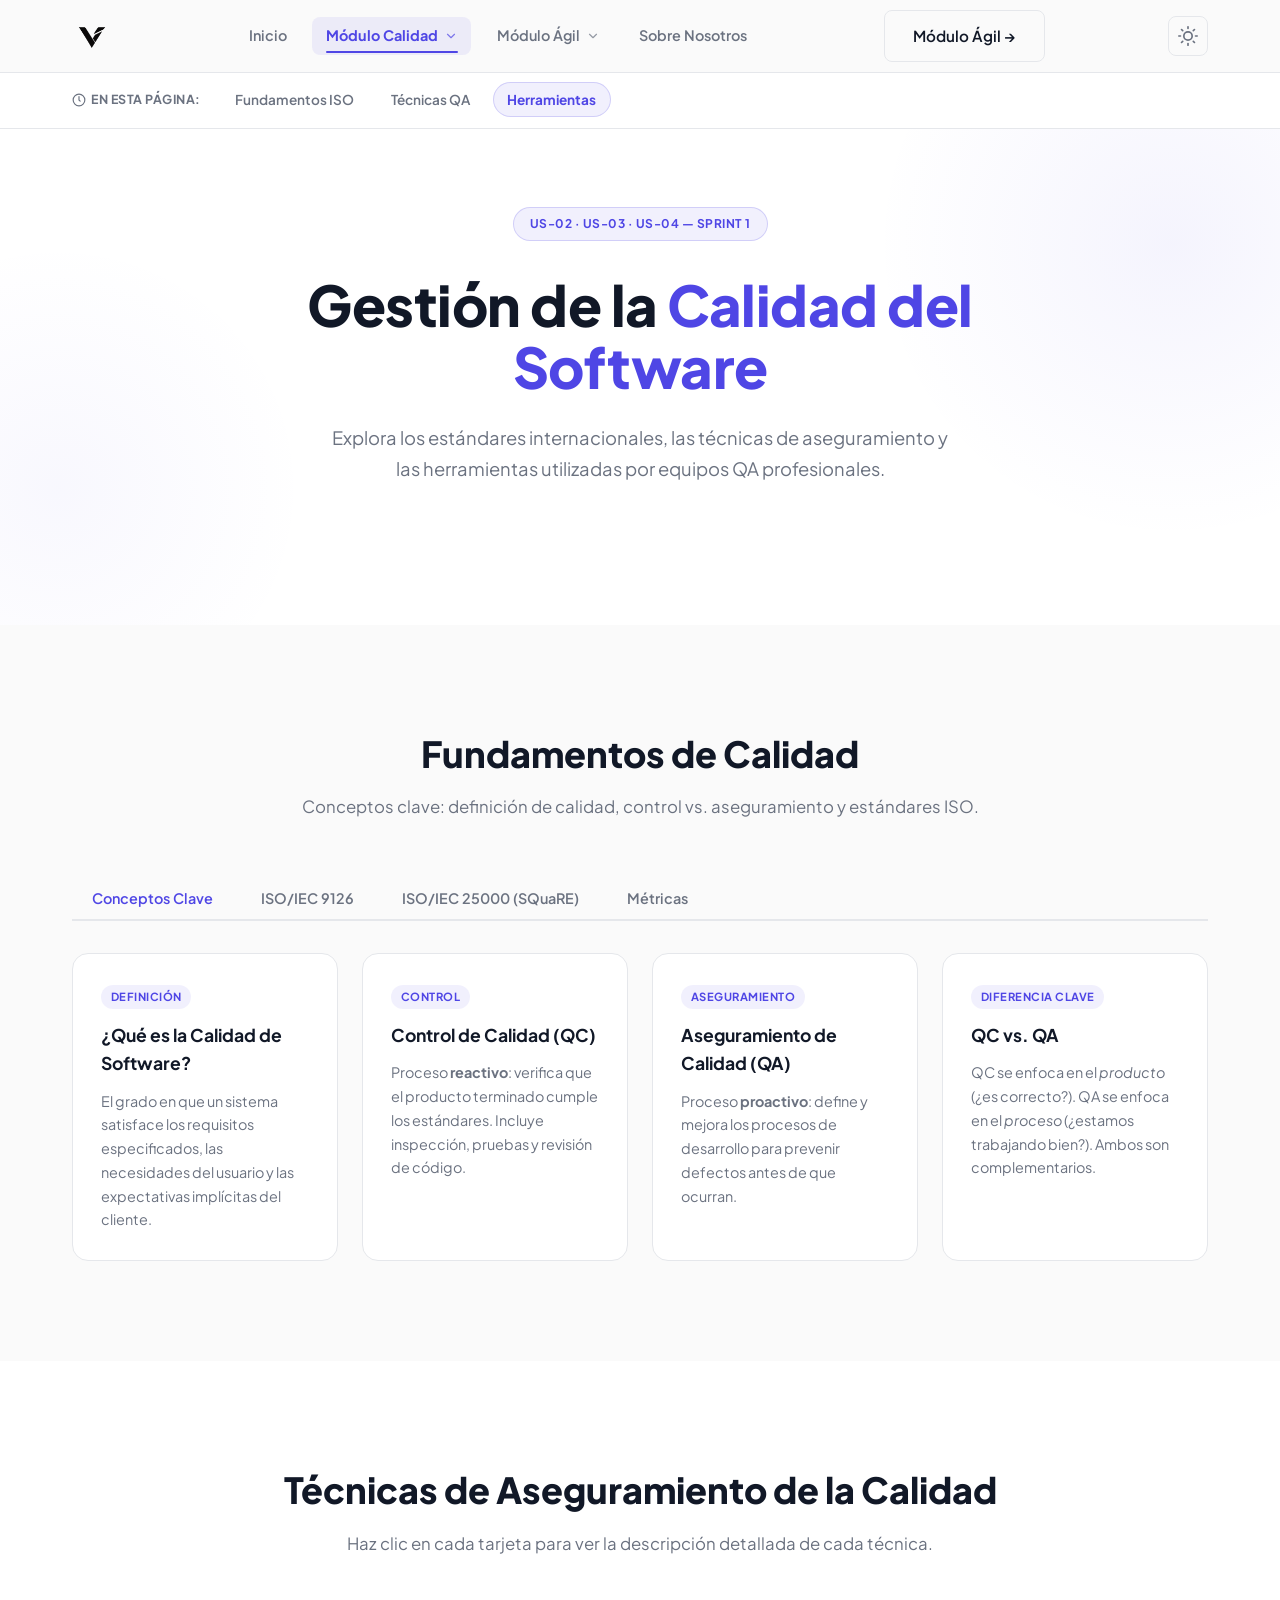
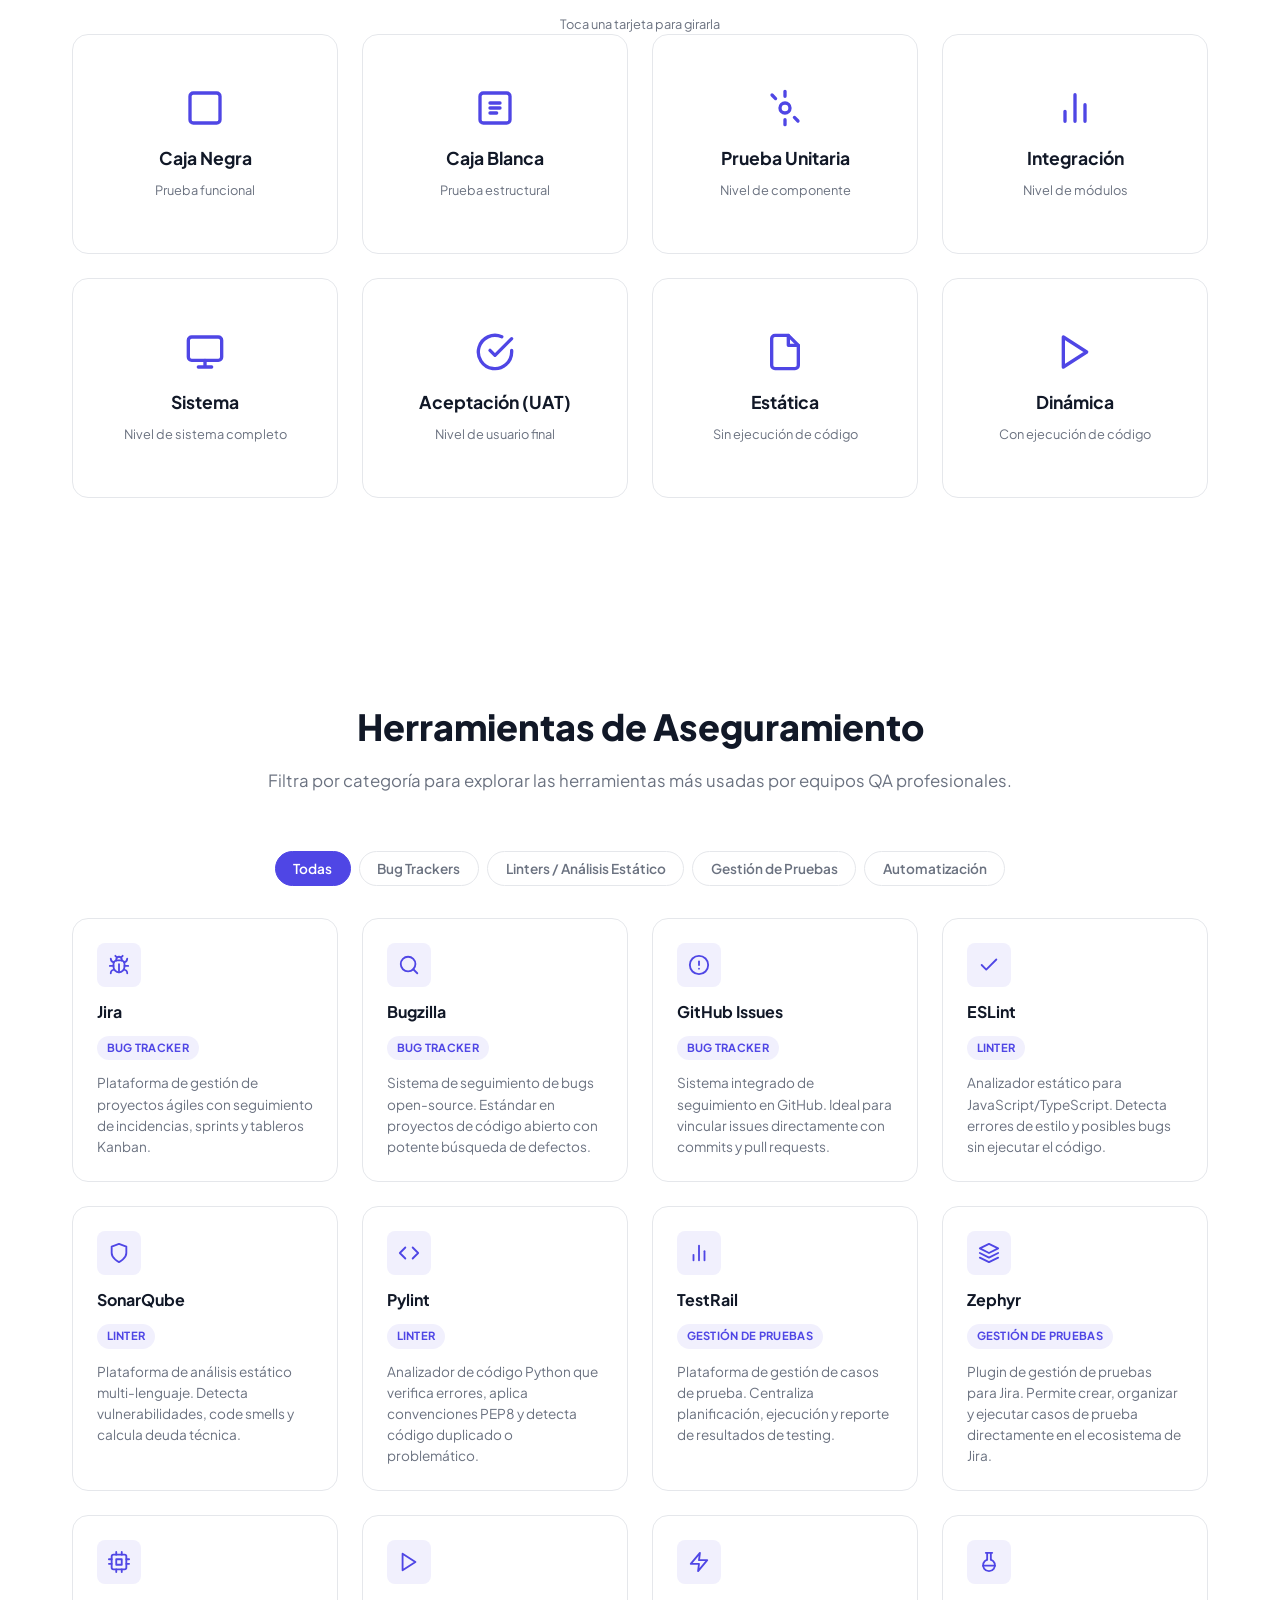
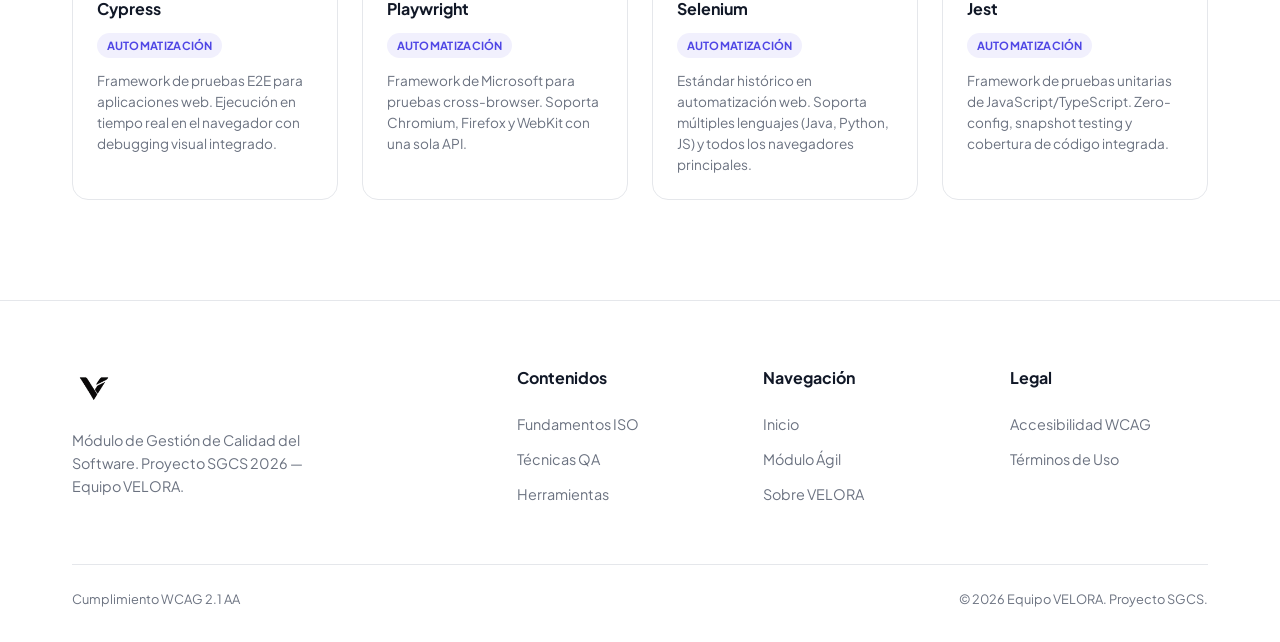
==== commit a7469bd5: "release: Sprint 2, inicio" ====
--- a/calidad.html
+++ b/calidad.html
@@ -25,7 +25,7 @@
                 <ul class="nav-links">
                     <li><a href="index.html" class="nav-link" data-page="index.html">Inicio</a></li>
                     <li class="nav-item-dropdown">
-                        <a href="calidad.html" class="nav-link" data-page="calidad.html">
+                        <a href="calidad.html" class="nav-link active-page" data-page="calidad.html" aria-current="page">
                             Módulo Calidad
                             <svg class="chevron-icon" xmlns="http://www.w3.org/2000/svg" width="14" height="14" viewBox="0 0 24 24" fill="none" stroke="currentColor" stroke-width="2" stroke-linecap="round" stroke-linejoin="round"><polyline points="6 9 12 15 18 9"/></svg>
                         </a>
@@ -51,11 +51,42 @@
                             </a>
                         </div>
                     </li>
+                    <li class="nav-item-dropdown">
+                        <a href="metodologias.html" class="nav-link" data-page="metodologias.html">
+                            Módulo Ágil
+                            <svg class="chevron-icon" xmlns="http://www.w3.org/2000/svg" width="14" height="14" viewBox="0 0 24 24" fill="none" stroke="currentColor" stroke-width="2" stroke-linecap="round" stroke-linejoin="round"><polyline points="6 9 12 15 18 9"/></svg>
+                        </a>
+                        <div class="dropdown-menu">
+                            <span class="dropdown-header">Módulo Sprint 2</span>
+                            <a href="metodologias.html" class="dropdown-item">
+                                <span class="dropdown-item-title">Ver Módulo Completo</span>
+                                <span class="dropdown-item-desc">Metodologías Ágiles (metodologias.html)</span>
+                            </a>
+                            <div class="dropdown-divider"></div>
+                            <span class="dropdown-header">Secciones del Módulo</span>
+                            <a href="metodologias.html#manifiesto" class="dropdown-item">
+                                <span class="dropdown-item-title">Manifiesto Ágil</span>
+                                <span class="dropdown-item-desc">4 Valores y 12 Principios</span>
+                            </a>
+                            <a href="metodologias.html#ilustraciones" class="dropdown-item">
+                                <span class="dropdown-item-title">Ilustraciones SVG</span>
+                                <span class="dropdown-item-desc">Lightbox a pantalla completa</span>
+                            </a>
+                            <a href="metodologias.html#scrum" class="dropdown-item">
+                                <span class="dropdown-item-title">Scrum en Detalle</span>
+                                <span class="dropdown-item-desc">Ciclo interactivo de Sprint</span>
+                            </a>
+                            <a href="metodologias.html#kanban" class="dropdown-item">
+                                <span class="dropdown-item-title">Tablero Kanban</span>
+                                <span class="dropdown-item-desc">Simulador interactivo con límites WIP</span>
+                            </a>
+                        </div>
+                    </li>
                     <li><a href="nosotros.html" class="nav-link" data-page="nosotros.html">Sobre Nosotros</a></li>
                 </ul>
 
                 <div class="nav-cta">
-                    <a href="nosotros.html" class="btn btn-secondary">Sobre el Equipo →</a>
+                    <a href="metodologias.html" class="btn btn-secondary">Módulo Ágil →</a>
                 </div>
 
                 <button class="theme-toggle" id="themeToggle" aria-label="Cambiar tema">
@@ -115,15 +146,28 @@
                 <a href="#tecnicas" class="mobile-sublink">↳ Técnicas QA (US-03)</a>
                 <a href="#herramientas" class="mobile-sublink">↳ Herramientas QA (US-04)</a>
             </div>
+            <a href="metodologias.html" class="mobile-nav-link" data-page="metodologias.html">
+                <span>Módulo Ágil</span>
+                <span class="mobile-nav-badge">Página</span>
+            </a>
+            <div class="mobile-sublinks">
+                <a href="metodologias.html#manifiesto" class="mobile-sublink">↳ Manifiesto Ágil (US-08)</a>
+                <a href="metodologias.html#ilustraciones" class="mobile-sublink">↳ Ilustraciones & Lightbox (US-07/09)</a>
+                <a href="metodologias.html#scrum" class="mobile-sublink">↳ Scrum en Detalle (US-10)</a>
+                <a href="metodologias.html#kanban" class="mobile-sublink">↳ Tablero Kanban (US-11)</a>
+            </div>
             <a href="nosotros.html" class="mobile-nav-link" data-page="nosotros.html">
                 <span>Sobre Nosotros</span>
                 <span class="mobile-nav-badge">Página</span>
             </a>
+            <div class="mobile-sublinks">
+                <a href="nosotros.html#contacto" class="mobile-sublink">↳ Formulario de Contacto (US-17)</a>
+            </div>
         </div>
 
         <div class="mobile-nav-divider"></div>
 
-        <a href="index.html" class="btn btn-secondary">← Volver al Inicio</a>
+        <a href="metodologias.html" class="btn btn-primary">Ir a Módulo Ágil →</a>
     </div>
 
     <main>
@@ -554,6 +598,7 @@
                     <h4>Navegación</h4>
                     <ul>
                         <li><a href="index.html">Inicio</a></li>
+                        <li><a href="metodologias.html">Módulo Ágil</a></li>
                         <li><a href="nosotros.html">Sobre VELORA</a></li>
                     </ul>
                 </div>
--- a/css/styles.css
+++ b/css/styles.css
@@ -8,4 +8,6 @@
 @import url('./layout.css');
 @import url('./hero.css');
 @import url('./components.css');
+@import url('./agile.css');
 @import url('./responsive.css');
+
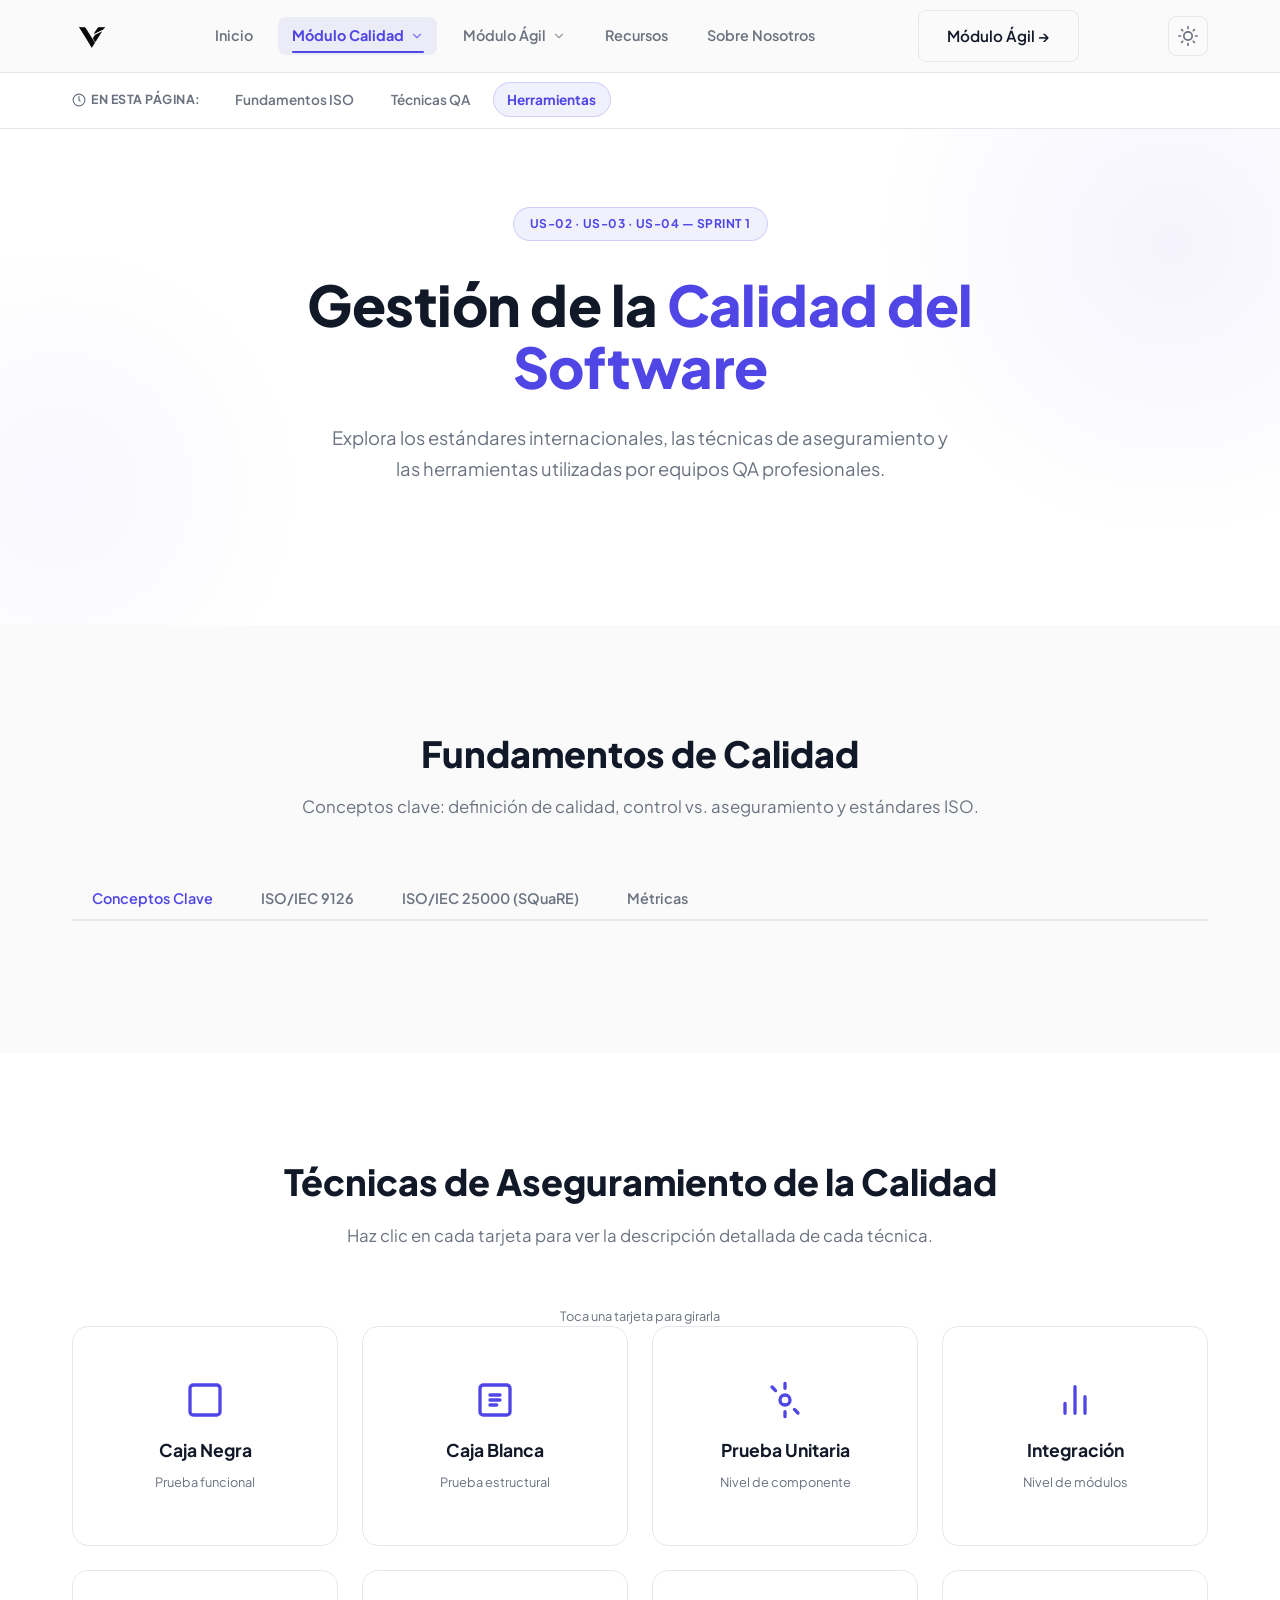
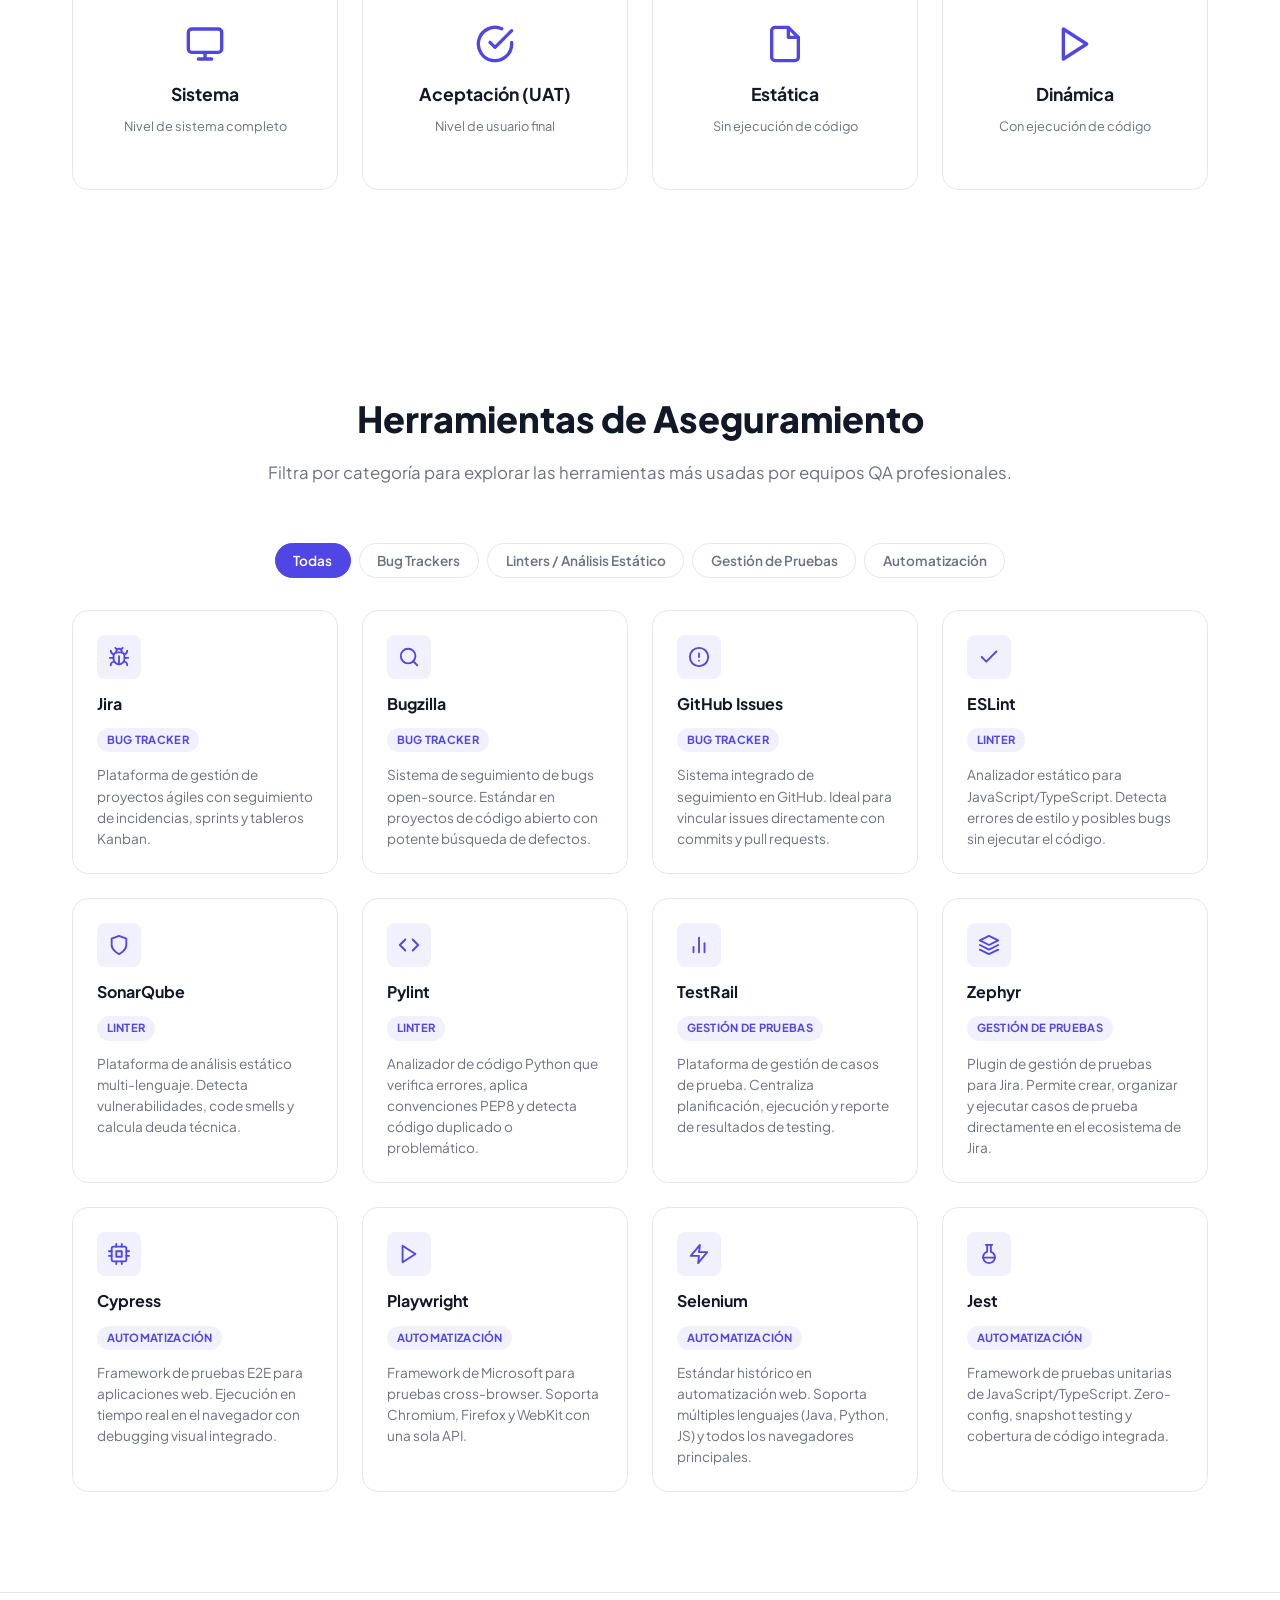
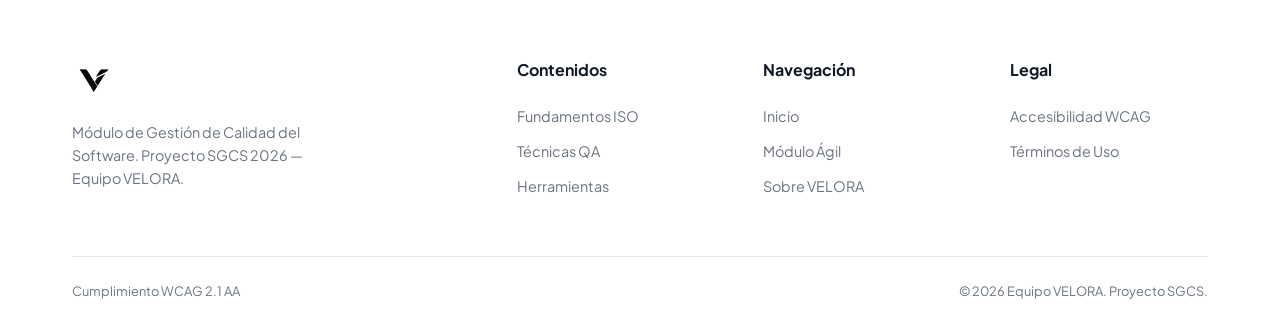
==== commit 04ad891e: "release:  prioridad ALTA y MEDIA del Sprint 2 (US-18, US-19 y US-12)" ====
--- a/calidad.html
+++ b/calidad.html
@@ -80,8 +80,21 @@
                                 <span class="dropdown-item-title">Tablero Kanban</span>
                                 <span class="dropdown-item-desc">Simulador interactivo con límites WIP</span>
                             </a>
+                            <a href="metodologias.html#comparador" class="dropdown-item">
+                                <span class="dropdown-item-title">Comparador de Metodologías</span>
+                                <span class="dropdown-item-desc">Tabla comparativa en tiempo real</span>
+                            </a>
+                            <a href="metodologias.html#asistente" class="dropdown-item">
+                                <span class="dropdown-item-title">Encuesta de Preferencias</span>
+                                <span class="dropdown-item-desc">Recomendación paso a paso</span>
+                            </a>
+                            <a href="metodologias.html#faq" class="dropdown-item">
+                                <span class="dropdown-item-title">Preguntas Frecuentes</span>
+                                <span class="dropdown-item-desc">Acordeón interactivo de dudas</span>
+                            </a>
                         </div>
                     </li>
+                    <li><a href="recursos.html" class="nav-link" data-page="recursos.html">Recursos</a></li>
                     <li><a href="nosotros.html" class="nav-link" data-page="nosotros.html">Sobre Nosotros</a></li>
                 </ul>
 
@@ -155,6 +168,16 @@
                 <a href="metodologias.html#ilustraciones" class="mobile-sublink">↳ Ilustraciones & Lightbox (US-07/09)</a>
                 <a href="metodologias.html#scrum" class="mobile-sublink">↳ Scrum en Detalle (US-10)</a>
                 <a href="metodologias.html#kanban" class="mobile-sublink">↳ Tablero Kanban (US-11)</a>
+                <a href="metodologias.html#comparador" class="mobile-sublink">↳ Comparador de Metodologías (US-18)</a>
+                <a href="metodologias.html#asistente" class="mobile-sublink">↳ Encuesta de Preferencias (US-19)</a>
+                <a href="metodologias.html#faq" class="mobile-sublink">↳ FAQ Ágil (US-13)</a>
+            </div>
+            <a href="recursos.html" class="mobile-nav-link" data-page="recursos.html">
+                <span>Recursos</span>
+                <span class="mobile-nav-badge">Página</span>
+            </a>
+            <div class="mobile-sublinks">
+                <a href="recursos.html#glosario" class="mobile-sublink">↳ Glosario de Términos (US-12)</a>
             </div>
             <a href="nosotros.html" class="mobile-nav-link" data-page="nosotros.html">
                 <span>Sobre Nosotros</span>
--- a/css/styles.css
+++ b/css/styles.css
@@ -9,5 +9,7 @@
 @import url('./hero.css');
 @import url('./components.css');
 @import url('./agile.css');
+@import url('./interactive.css');
+@import url('./resources.css');
 @import url('./responsive.css');
 
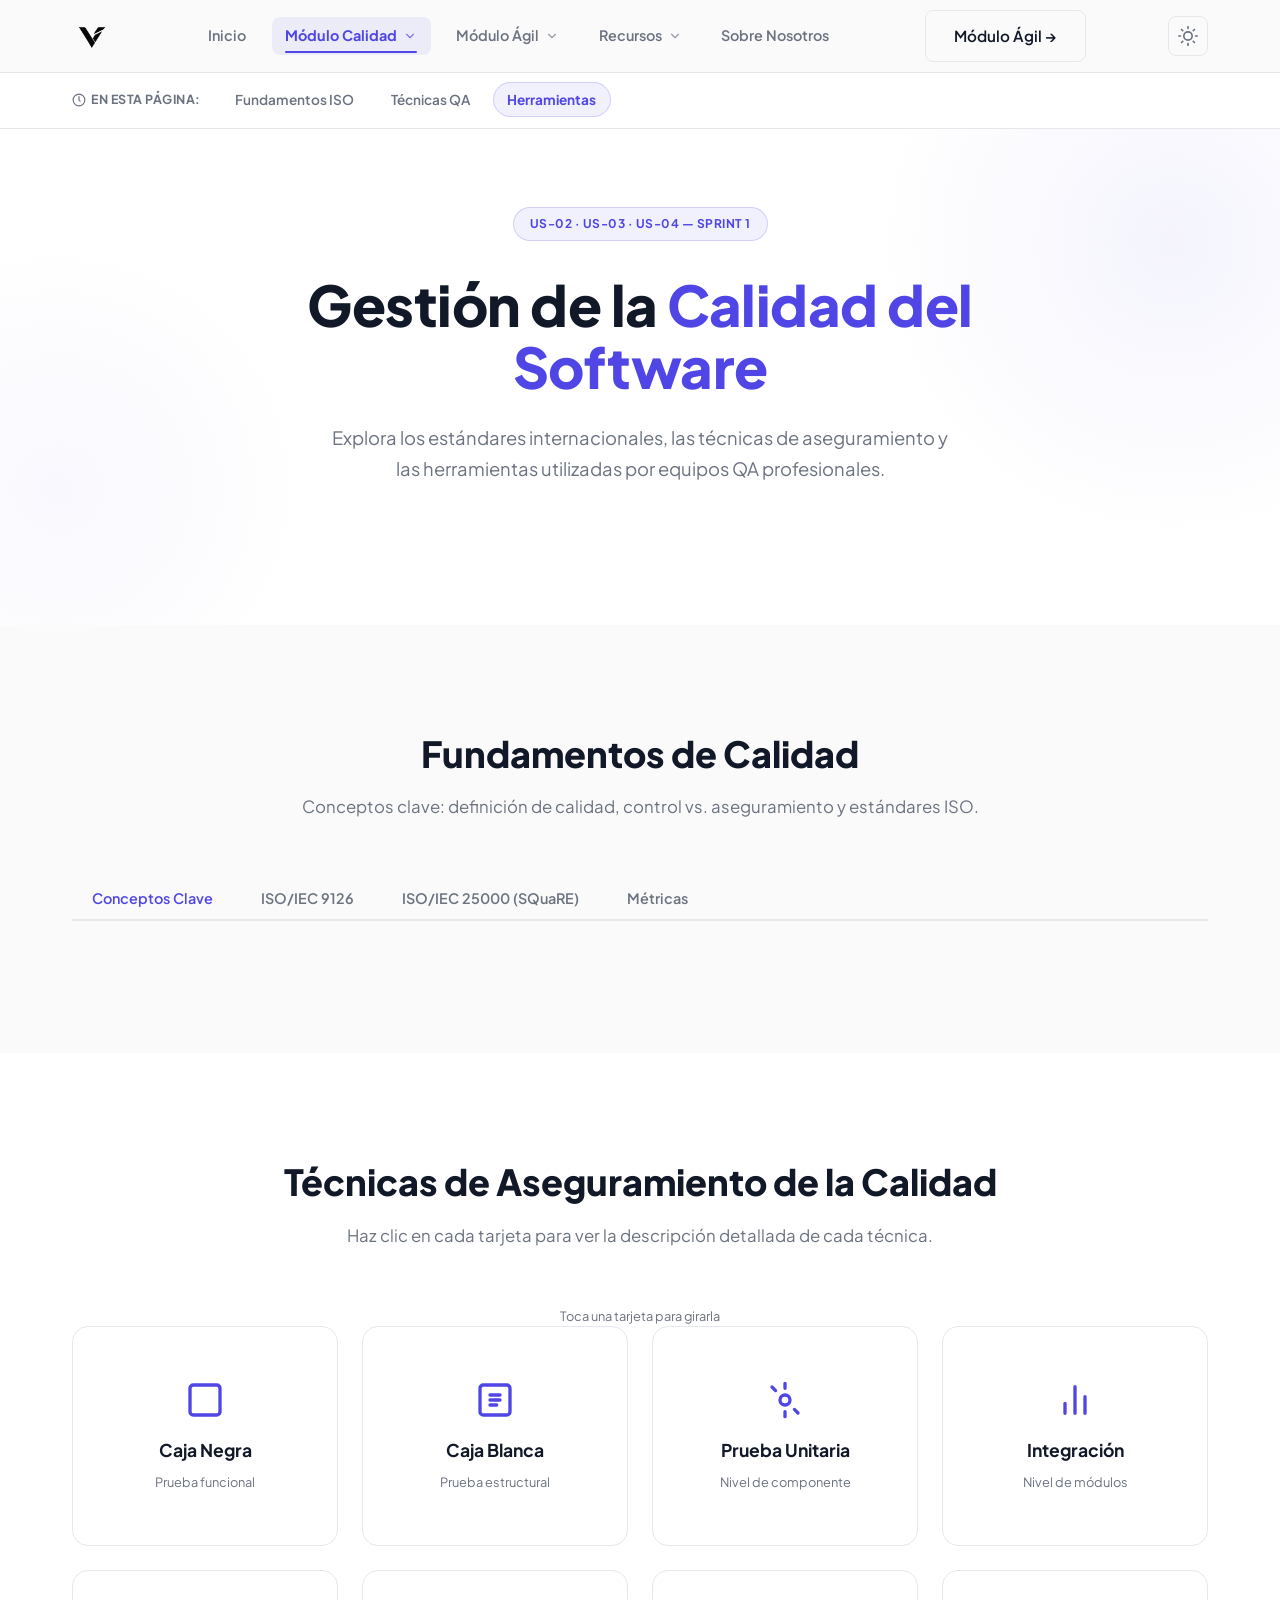
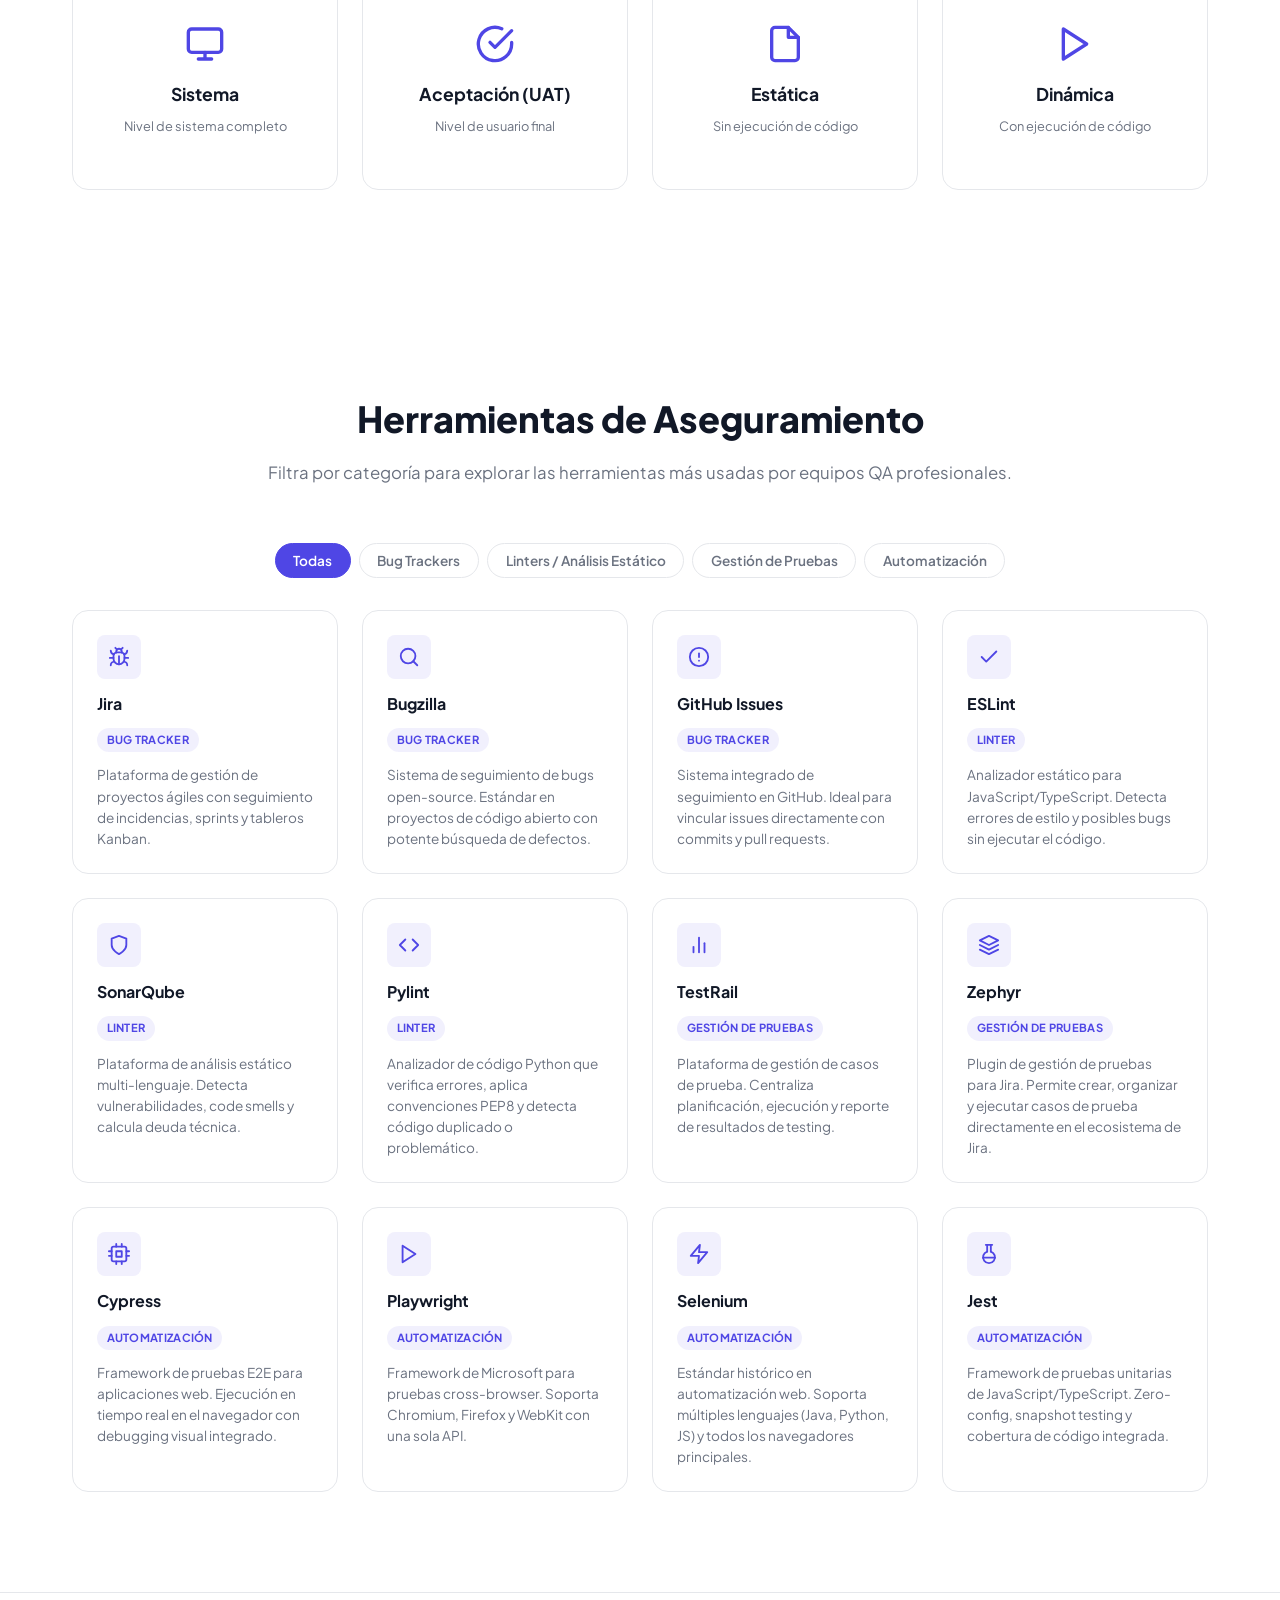
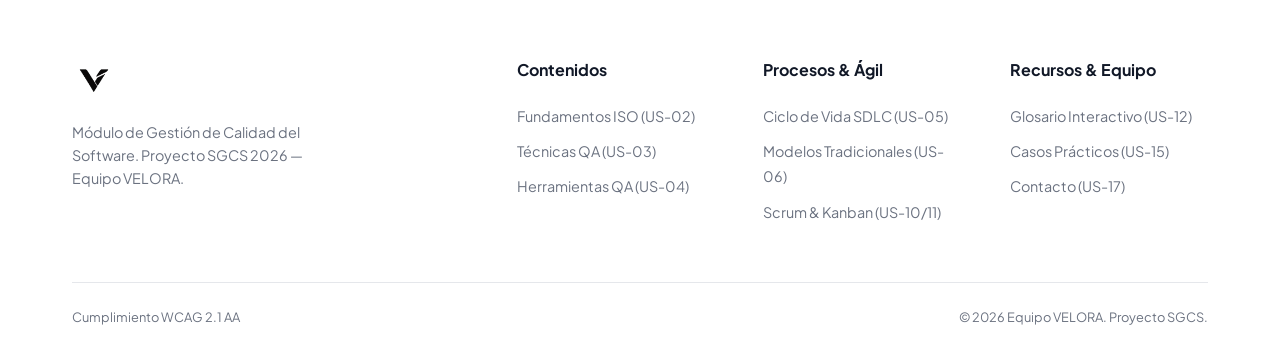
==== commit 8a5d08d3: "add 2do sprint y documentacion ia" ====
--- a/calidad.html
+++ b/calidad.html
@@ -38,15 +38,15 @@
                             <div class="dropdown-divider"></div>
                             <span class="dropdown-header">Secciones en esta página</span>
                             <a href="#fundamentos" class="dropdown-item">
-                                <span class="dropdown-item-title">Fundamentos ISO</span>
+                                <span class="dropdown-item-title">Fundamentos ISO (US-02)</span>
                                 <span class="dropdown-item-desc">Normas ISO 9126 y 25000</span>
                             </a>
                             <a href="#tecnicas" class="dropdown-item">
-                                <span class="dropdown-item-title">Técnicas QA</span>
+                                <span class="dropdown-item-title">Técnicas QA (US-03)</span>
                                 <span class="dropdown-item-desc">8 Flip-cards interactivas</span>
                             </a>
                             <a href="#herramientas" class="dropdown-item">
-                                <span class="dropdown-item-title">Herramientas QA</span>
+                                <span class="dropdown-item-title">Herramientas QA (US-04)</span>
                                 <span class="dropdown-item-desc">Filtro dinámico de 12 tools</span>
                             </a>
                         </div>
@@ -57,44 +57,78 @@
                             <svg class="chevron-icon" xmlns="http://www.w3.org/2000/svg" width="14" height="14" viewBox="0 0 24 24" fill="none" stroke="currentColor" stroke-width="2" stroke-linecap="round" stroke-linejoin="round"><polyline points="6 9 12 15 18 9"/></svg>
                         </a>
                         <div class="dropdown-menu">
-                            <span class="dropdown-header">Módulo Sprint 2</span>
+                            <span class="dropdown-header">Módulo Procesos y Ágil</span>
                             <a href="metodologias.html" class="dropdown-item">
                                 <span class="dropdown-item-title">Ver Módulo Completo</span>
                                 <span class="dropdown-item-desc">Metodologías Ágiles (metodologias.html)</span>
                             </a>
                             <div class="dropdown-divider"></div>
                             <span class="dropdown-header">Secciones del Módulo</span>
+                            <a href="metodologias.html#sdlc" class="dropdown-item">
+                                <span class="dropdown-item-title">Ciclo de Vida SDLC (US-05)</span>
+                                <span class="dropdown-item-desc">Línea de tiempo interactiva de 6 fases</span>
+                            </a>
+                            <a href="metodologias.html#tradicionales" class="dropdown-item">
+                                <span class="dropdown-item-title">Modelos Tradicionales (US-06)</span>
+                                <span class="dropdown-item-desc">Cascada, Modelo en V e Iterativo</span>
+                            </a>
                             <a href="metodologias.html#manifiesto" class="dropdown-item">
-                                <span class="dropdown-item-title">Manifiesto Ágil</span>
+                                <span class="dropdown-item-title">Manifiesto Ágil (US-08)</span>
                                 <span class="dropdown-item-desc">4 Valores y 12 Principios</span>
                             </a>
                             <a href="metodologias.html#ilustraciones" class="dropdown-item">
-                                <span class="dropdown-item-title">Ilustraciones SVG</span>
+                                <span class="dropdown-item-title">Ilustraciones SVG (US-07/09)</span>
                                 <span class="dropdown-item-desc">Lightbox a pantalla completa</span>
                             </a>
                             <a href="metodologias.html#scrum" class="dropdown-item">
-                                <span class="dropdown-item-title">Scrum en Detalle</span>
+                                <span class="dropdown-item-title">Scrum en Detalle (US-10)</span>
                                 <span class="dropdown-item-desc">Ciclo interactivo de Sprint</span>
                             </a>
                             <a href="metodologias.html#kanban" class="dropdown-item">
-                                <span class="dropdown-item-title">Tablero Kanban</span>
+                                <span class="dropdown-item-title">Tablero Kanban (US-11)</span>
                                 <span class="dropdown-item-desc">Simulador interactivo con límites WIP</span>
                             </a>
                             <a href="metodologias.html#comparador" class="dropdown-item">
-                                <span class="dropdown-item-title">Comparador de Metodologías</span>
+                                <span class="dropdown-item-title">Comparador de Metodologías (US-18)</span>
                                 <span class="dropdown-item-desc">Tabla comparativa en tiempo real</span>
                             </a>
                             <a href="metodologias.html#asistente" class="dropdown-item">
-                                <span class="dropdown-item-title">Encuesta de Preferencias</span>
+                                <span class="dropdown-item-title">Encuesta de Preferencias (US-19)</span>
                                 <span class="dropdown-item-desc">Recomendación paso a paso</span>
                             </a>
                             <a href="metodologias.html#faq" class="dropdown-item">
-                                <span class="dropdown-item-title">Preguntas Frecuentes</span>
+                                <span class="dropdown-item-title">Preguntas Frecuentes (US-13)</span>
                                 <span class="dropdown-item-desc">Acordeón interactivo de dudas</span>
                             </a>
                         </div>
                     </li>
-                    <li><a href="recursos.html" class="nav-link" data-page="recursos.html">Recursos</a></li>
+                    <li class="nav-item-dropdown">
+                        <a href="recursos.html" class="nav-link" data-page="recursos.html">
+                            Recursos
+                            <svg class="chevron-icon" xmlns="http://www.w3.org/2000/svg" width="14" height="14" viewBox="0 0 24 24" fill="none" stroke="currentColor" stroke-width="2" stroke-linecap="round" stroke-linejoin="round"><polyline points="6 9 12 15 18 9"/></svg>
+                        </a>
+                        <div class="dropdown-menu">
+                            <span class="dropdown-header">Centro de Aprendizaje</span>
+                            <a href="recursos.html" class="dropdown-item">
+                                <span class="dropdown-item-title">Ver Todos los Recursos</span>
+                                <span class="dropdown-item-desc">Centro de Recursos (recursos.html)</span>
+                            </a>
+                            <div class="dropdown-divider"></div>
+                            <span class="dropdown-header">Secciones de Recursos</span>
+                            <a href="recursos.html#glosario" class="dropdown-item">
+                                <span class="dropdown-item-title">Glosario Interactivo (US-12)</span>
+                                <span class="dropdown-item-desc">Buscador en vivo y filtro A-Z</span>
+                            </a>
+                            <a href="recursos.html#ejercicios" class="dropdown-item">
+                                <span class="dropdown-item-title">Casos Prácticos (US-15)</span>
+                                <span class="dropdown-item-desc">4 escenarios reales con solución</span>
+                            </a>
+                            <a href="recursos.html#enlaces" class="dropdown-item">
+                                <span class="dropdown-item-title">Enlaces de Interés (US-14)</span>
+                                <span class="dropdown-item-desc">Bibliografía y recursos externos</span>
+                            </a>
+                        </div>
+                    </li>
                     <li><a href="nosotros.html" class="nav-link" data-page="nosotros.html">Sobre Nosotros</a></li>
                 </ul>
 
@@ -150,7 +184,7 @@
                 <span>Inicio</span>
                 <span class="mobile-nav-badge">Página</span>
             </a>
-            <a href="calidad.html" class="mobile-nav-link" data-page="calidad.html">
+            <a href="calidad.html" class="mobile-nav-link active-page" data-page="calidad.html">
                 <span>Módulo Calidad</span>
                 <span class="mobile-nav-badge">Página actual</span>
             </a>
@@ -164,6 +198,8 @@
                 <span class="mobile-nav-badge">Página</span>
             </a>
             <div class="mobile-sublinks">
+                <a href="metodologias.html#sdlc" class="mobile-sublink">↳ Ciclo de Vida SDLC (US-05)</a>
+                <a href="metodologias.html#tradicionales" class="mobile-sublink">↳ Modelos Tradicionales (US-06)</a>
                 <a href="metodologias.html#manifiesto" class="mobile-sublink">↳ Manifiesto Ágil (US-08)</a>
                 <a href="metodologias.html#ilustraciones" class="mobile-sublink">↳ Ilustraciones & Lightbox (US-07/09)</a>
                 <a href="metodologias.html#scrum" class="mobile-sublink">↳ Scrum en Detalle (US-10)</a>
@@ -178,6 +214,8 @@
             </a>
             <div class="mobile-sublinks">
                 <a href="recursos.html#glosario" class="mobile-sublink">↳ Glosario de Términos (US-12)</a>
+                <a href="recursos.html#ejercicios" class="mobile-sublink">↳ Casos Prácticos (US-15)</a>
+                <a href="recursos.html#enlaces" class="mobile-sublink">↳ Enlaces de Interés (US-14)</a>
             </div>
             <a href="nosotros.html" class="mobile-nav-link" data-page="nosotros.html">
                 <span>Sobre Nosotros</span>
@@ -612,24 +650,25 @@
                 <div class="footer-links">
                     <h4>Contenidos</h4>
                     <ul>
-                        <li><a href="#fundamentos">Fundamentos ISO</a></li>
-                        <li><a href="#tecnicas">Técnicas QA</a></li>
-                        <li><a href="#herramientas">Herramientas</a></li>
+                        <li><a href="#fundamentos">Fundamentos ISO (US-02)</a></li>
+                        <li><a href="#tecnicas">Técnicas QA (US-03)</a></li>
+                        <li><a href="#herramientas">Herramientas QA (US-04)</a></li>
                     </ul>
                 </div>
                 <div class="footer-links">
-                    <h4>Navegación</h4>
+                    <h4>Procesos & Ágil</h4>
                     <ul>
-                        <li><a href="index.html">Inicio</a></li>
-                        <li><a href="metodologias.html">Módulo Ágil</a></li>
-                        <li><a href="nosotros.html">Sobre VELORA</a></li>
+                        <li><a href="metodologias.html#sdlc">Ciclo de Vida SDLC (US-05)</a></li>
+                        <li><a href="metodologias.html#tradicionales">Modelos Tradicionales (US-06)</a></li>
+                        <li><a href="metodologias.html#scrum">Scrum & Kanban (US-10/11)</a></li>
                     </ul>
                 </div>
                 <div class="footer-links">
-                    <h4>Legal</h4>
+                    <h4>Recursos & Equipo</h4>
                     <ul>
-                        <li><a href="#">Accesibilidad WCAG</a></li>
-                        <li><a href="#">Términos de Uso</a></li>
+                        <li><a href="recursos.html#glosario">Glosario Interactivo (US-12)</a></li>
+                        <li><a href="recursos.html#ejercicios">Casos Prácticos (US-15)</a></li>
+                        <li><a href="nosotros.html#contacto">Contacto (US-17)</a></li>
                     </ul>
                 </div>
             </div>
